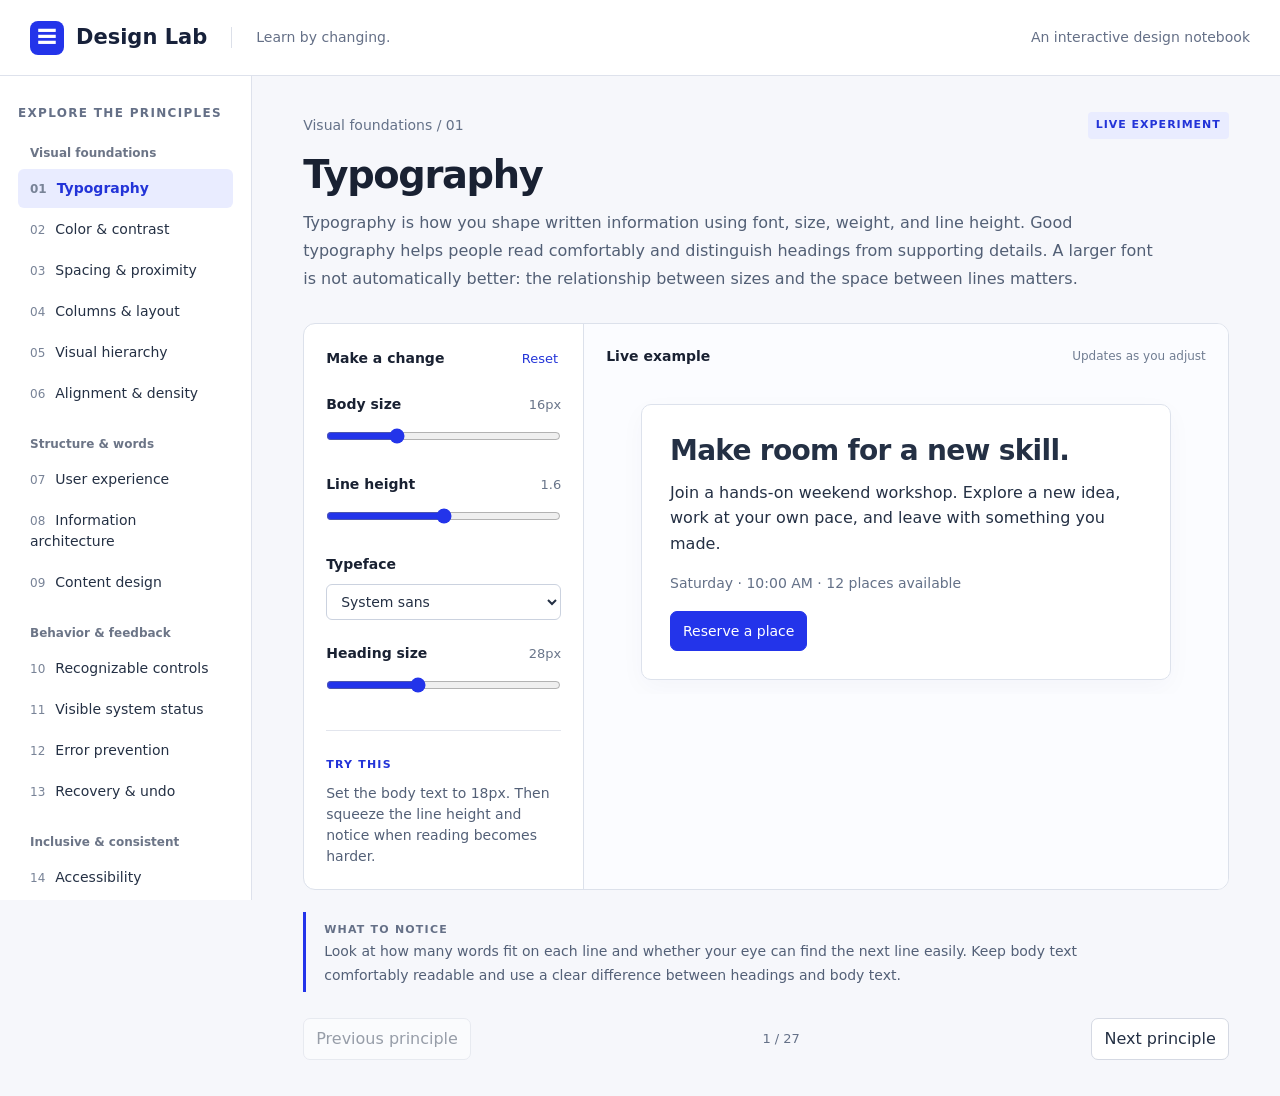
==== index.html @ 35371db1 "from chatgpt" ====
<!doctype html>
<html lang="en"><head><meta charset="UTF-8"><meta name="viewport" content="width=device-width,initial-scale=1"><title>Design Lab — Learn by changing</title><meta name="description" content="Explore interface design principles with explanations, experiments, and live controls."><link rel="icon" href="data:image/svg+xml,%3Csvg xmlns='http://www.w3.org/2000/svg' viewBox='0 0 32 32'%3E%3Crect width='32' height='32' rx='8' fill='%232334ea'/%3E%3Cpath d='M8 9h16M8 16h16M8 23h16' stroke='white' stroke-width='2'/%3E%3Ccircle cx='12' cy='9' r='3' fill='white'/%3E%3Ccircle cx='21' cy='16' r='3' fill='white'/%3E%3Ccircle cx='15' cy='23' r='3' fill='white'/%3E%3C/svg%3E"><link rel="stylesheet" href="style.css"></head>
<body><a class="skip" href="#main">Skip to experiment</a><header class="top"><a class="brand" href="./"><span class="mark">≡</span> Design Lab</a><span class="tag">Learn by changing.</span><span class="topnote">An interactive design notebook</span></header><div class="workspace"><aside class="sidebar"><p class="eyebrow">EXPLORE THE PRINCIPLES</p><nav id="topics" aria-label="Design principles"></nav><div class="sidefoot">One principle. One experiment.<br>Change something. Notice what happens.</div></aside><main id="main"><div class="chapter"><span id="chapter"></span><span class="badge">LIVE EXPERIMENT</span></div><h1 id="title"></h1><p id="description" class="description"></p><div class="experiment"><section class="controls" aria-labelledby="controls-title"><div class="sectionhead"><h2 id="controls-title">Make a change</h2><button id="reset" class="quiet">Reset</button></div><div id="controls"></div><div class="prompt"><span class="eyebrow">TRY THIS</span><p id="challenge"></p></div></section><section class="previewwrap" aria-labelledby="preview-title"><div class="sectionhead"><h2 id="preview-title">Live example</h2><span id="preview-note">Updates as you adjust</span></div><div id="preview" class="preview"></div></section></div><section class="notice"><span class="eyebrow">WHAT TO NOTICE</span><p id="notice"></p></section><footer class="lessonfooter"><button id="previous">Previous principle</button><span id="position"></span><button id="next">Next principle</button></footer></main></div><script src="style-lab.js"></script><script src="app.js"></script></body></html>
---- style.css ----
*{box-sizing:border-box}body{margin:0;font-family:Inter,ui-sans-serif,system-ui,-apple-system,BlinkMacSystemFont,"Segoe UI",sans-serif;color:#192132;background:#f6f7fb;font-size:16px;line-height:1.5}button,input,select{font:inherit}button,select,input[type=range],input[type=color],input[type=checkbox]{cursor:pointer}button{border:1px solid #d5d9e3;background:white;border-radius:7px;padding:8px 12px;color:#243044}button:hover{background:#eef0fc}button:disabled{opacity:.45;cursor:default}a{color:#2334d8}button:focus-visible,a:focus-visible,input:focus-visible,select:focus-visible{outline:3px solid #2334ea;outline-offset:3px}.skip{position:fixed;top:-70px;background:white;padding:10px;z-index:10}.skip:focus{top:8px}.top{height:76px;background:white;border-bottom:1px solid #dee2ec;display:flex;align-items:center;gap:24px;padding:0 30px}.brand{display:flex;gap:12px;align-items:center;font-size:21px;font-weight:750;text-decoration:none;color:#17213a;white-space:nowrap}.mark{background:#2334ea;color:white;border-radius:8px;width:34px;height:34px;text-align:center;font-size:28px;line-height:30px}.tag{font-size:14px;color:#657087;border-left:1px solid #dce0e9;padding-left:24px}.topnote{margin-left:auto;font-size:14px;color:#657087}.workspace{display:grid;grid-template-columns:252px minmax(0,1fr);min-height:calc(100vh - 76px)}.sidebar{background:#fff;border-right:1px solid #dee2ec;padding:28px 18px}.eyebrow{font-size:12px;letter-spacing:.11em;font-weight:750;color:#657087;margin:0 0 15px}nav .group{font-size:12px;font-weight:700;color:#6c7587;margin:22px 12px 7px}nav button{display:block;border:0;background:transparent;width:100%;text-align:left;padding:9px 12px;font-size:14px;border-radius:6px;margin:2px 0}nav button[aria-current=true]{background:#e9ecff;color:#2334d8;font-weight:700}nav button span{display:inline-block;color:#788397;margin-right:10px;font-size:12px;font-variant-numeric:tabular-nums}.sidefoot{margin:30px 12px;color:#707b90;font-size:12px;line-height:1.8}main{padding:36px clamp(20px,4vw,64px);max-width:1440px;min-width:0}.chapter{display:flex;justify-content:space-between;align-items:center;color:#647188;font-size:14px;margin-bottom:14px}.badge{font-size:11px;font-weight:750;letter-spacing:.09em;color:#2334d8;background:#e9ecff;padding:5px 8px;border-radius:4px}h1{font-size:clamp(28px,3vw,40px);letter-spacing:-.035em;margin:0 0 12px;line-height:1.15}.description{max-width:850px;color:#525f75;margin:0 0 30px;line-height:1.75}.experiment{display:grid;grid-template-columns:280px minmax(0,1fr);border:1px solid #dce1eb;border-radius:12px;background:white;overflow:hidden;min-height:400px}.controls{border-right:1px solid #dce1eb;padding:22px}.sectionhead{display:flex;align-items:center;justify-content:space-between;gap:10px;margin-bottom:23px}h2{font-size:14px;margin:0;font-weight:750}.quiet{border:0;color:#2334d8;padding:3px;font-size:13px;background:transparent}.control{margin-bottom:23px}.control label{display:flex;align-items:center;justify-content:space-between;font-size:14px;margin-bottom:9px;font-weight:600;gap:8px}.control output{font-weight:450;color:#69758a;font-size:13px}input[type=range]{width:100%;accent-color:#2334ea;margin:4px 0}select,input[type=text]{width:100%;padding:8px 10px;border:1px solid #cbd2df;border-radius:6px;background:white;color:#243044;font-size:14px}input[type=color]{width:100%;height:40px;border:1px solid #cbd2df;border-radius:6px;background:white;padding:4px}input[type=checkbox]{accent-color:#2334ea;width:19px;height:19px}.prompt{margin-top:30px;border-top:1px solid #e2e5ed;padding-top:20px}.prompt .eyebrow{color:#2334d8;font-size:11px}.prompt p{font-size:14px;color:#536077;margin:8px 0 0}.previewwrap{padding:22px;min-width:0;background:#fbfcff}.sectionhead>span{font-size:12px;color:#707d92}.preview{min-height:290px;display:flex;align-items:center;justify-content:center;overflow:auto;padding:14px;background-image:radial-gradient(#dfe3ed .7px,transparent .7px);background-size:12px 12px;border-radius:8px}.demo{background:white;border:1px solid #dde2ec;border-radius:10px;width:100%;max-width:530px;padding:28px;box-shadow:0 8px 26px #1b285408;color:#243044}.demo h3{font-size:24px;line-height:1.25;letter-spacing:-.025em;margin:0 0 12px}.demo p{margin:0 0 16px;color:inherit}.demo .small{font-size:14px;color:#647188}.demo button{min-height:40px;font-size:14px}.demo .primary{background:#2334ea;color:white;border-color:#2334ea}.demo .primary:hover{background:#1c2bc5}.samplegrid{display:grid;gap:12px}.tile{border:1px solid #dce1eb;border-radius:7px;padding:16px;background:white}.tile h4{margin:0 0 6px;font-size:16px}.tile p{font-size:14px;margin:0}.pill{font-size:12px;background:#eef0fb;color:#3f4d81;border-radius:5px;padding:4px 8px;display:inline-block}.row{display:flex;gap:12px;flex-wrap:wrap;align-items:center}.demo label{font-size:14px;display:block;margin:14px 0 5px}.demo input{font-size:16px;width:100%;border:1px solid #c3cada;border-radius:5px;padding:9px;min-width:0}.message{font-size:14px;margin-top:18px!important;padding:10px;background:#edf5ef;border:1px solid #bad4c1;border-radius:6px;color:#285735!important}.error{background:#fff0f0;border-color:#e8b4b4;color:#8c2424!important}.notice{margin-top:22px;border-left:3px solid #2334ea;padding:4px 0 4px 18px;max-width:850px}.notice .eyebrow{font-size:11px;margin:0 0 6px}.notice p{margin:0;color:#536077;font-size:14px;line-height:1.7}.lessonfooter{display:flex;align-items:center;justify-content:space-between;gap:12px;margin-top:26px}.lessonfooter span{font-size:13px;color:#657188}.legend{font-size:13px;padding:12px;background:#f0f2fb;border-radius:6px;margin-top:16px}.progress{height:8px;background:#e0e5f4;border-radius:8px;overflow:hidden;margin:15px 0}.progress>div{height:100%;background:#2334ea;transition:width .5s}.demo a{font-size:14px}.contrast-result{padding:12px;border:1px solid #dce1eb;border-radius:7px;margin-top:16px;font-size:14px;background:white;color:#243044}.focus-demo.no-focus :focus-visible{outline:none}.sr-only{position:absolute;width:1px;height:1px;padding:0;margin:-1px;overflow:hidden;clip:rect(0,0,0,0);white-space:nowrap;border:0}@media(min-width:1500px){main{margin:auto;width:100%}}@media(max-width:1100px){.workspace{grid-template-columns:210px minmax(0,1fr)}.experiment{grid-template-columns:230px minmax(0,1fr)}main{padding:28px 24px}.controls,.previewwrap{padding:18px}.tag{display:none}}@media(max-width:800px){.top{padding:0 18px;height:64px}.topnote{display:none}.workspace{display:block}.sidebar{padding:16px;border-right:0;border-bottom:1px solid #dce1eb}.sidebar>.eyebrow,.sidefoot,nav .group{display:none}nav{display:flex;overflow:auto;gap:5px}nav button{width:auto;white-space:nowrap;margin:0}main{padding:24px 16px}.experiment{grid-template-columns:1fr}.controls{border-right:0;border-bottom:1px solid #dce1eb}.control{margin-bottom:16px}.prompt{margin-top:15px;padding-top:15px}.previewwrap{padding:16px}.demo{padding:20px}.preview{padding:8px}.badge{font-size:10px}.description{font-size:15px}.lessonfooter button{font-size:13px;padding:8px}.lessonfooter span{white-space:nowrap}}
.palette-strips{display:grid;grid-template-columns:repeat(3,1fr);height:70px}.style-copy{padding:28px}.style-kicker{font-size:12px;font-weight:750;letter-spacing:.12em;margin-bottom:12px!important}.crop-frame{width:100%;overflow:hidden}.crop-frame img{width:100%;height:100%;object-fit:cover;display:block}.overlap-example{padding-bottom:22px}.overlap-example>img{width:100%;height:240px;object-fit:cover;display:block}.overlap-card{width:82%;margin-left:auto;margin-right:auto;padding:24px;background:white;border:1px solid #dce1eb;border-radius:8px}.divider-section{position:relative;color:white}.divider-section svg{display:block;width:100%;margin-top:10px}.media-hero{position:relative;isolation:isolate;min-height:320px;overflow:hidden;display:flex;align-items:center}.hero-background,.hero-shade,.video-hero video{position:absolute;inset:0;width:100%;height:100%;z-index:-2;background-position:75% 50%;object-fit:cover}.hero-background{inset:-15px;width:calc(100% + 30px);height:calc(100% + 30px)}.hero-shade{z-index:-1}.hero-copy{color:white;padding:34px;position:relative}.hero-copy h3{font-size:34px}.hero-copy p{color:white}.video-controls{display:flex;align-items:center;gap:12px;flex-wrap:wrap;font-size:13px}.parallax-window{height:340px;overflow-y:auto;overscroll-behavior:contain}.parallax-scene{position:relative;height:440px;isolation:isolate;overflow:hidden;color:white}.parallax-scene>img{position:absolute;inset:-90px 0 0;width:100%;height:620px;object-fit:cover;z-index:-2;will-change:transform}.parallax-shade{position:absolute;inset:0;background:#0006;z-index:-1}.parallax-copy{padding:90px 28px}.parallax-copy h3{font-size:32px}.animation-card{padding:24px;border:1px solid #dce1eb;border-radius:10px;margin-top:24px;box-shadow:0 10px 28px #24304412}.animation-card h3{margin-top:18px}.art-direction>img{width:100%;height:210px;object-fit:cover;display:block}.art-direction{padding:18px}.art-editorial{font-family:Georgia,serif}.art-editorial h3{font-size:32px}.art-editorial .style-copy{padding:22px 8px}.art-editorial button{border:0;border-radius:0;border-bottom:2px solid #243044;padding-left:0}.art-playful{background:#ffe74a;color:#202052}.art-playful>img{transform:rotate(-3deg);width:94%;margin:8px auto 16px;border:4px solid white;box-shadow:8px 8px 0 #25255a}.art-playful h3{font-weight:900;font-size:30px}.art-playful button{background:#ec3a87;color:white;border:2px solid #202052;border-radius:20px;box-shadow:3px 3px 0 #202052}.art-minimal{padding:28px}.art-minimal h3{font-weight:450;font-size:25px;letter-spacing:.01em}.art-minimal .style-copy{padding:26px 0 0}.art-minimal button{background:white;color:#243044;border:1px solid #243044;border-radius:0}.art-dramatic{background:#0d1628;color:white}.art-dramatic>img{filter:saturate(.6) contrast(1.15)}.art-dramatic h3{font-size:36px;font-weight:850}.art-dramatic button{background:#ff734d;border:0;color:#141b27;border-radius:0}.art-dramatic .style-kicker{color:#ffad90}@media(max-width:800px){.style-copy{padding:22px}.hero-copy{padding:24px}.hero-copy h3{font-size:29px}.overlap-card{padding:18px;width:88%}}@media(prefers-reduced-motion:reduce){.progress>div{transition:none}.parallax-scene>img{will-change:auto}}
@media(min-width:801px){.sidebar{position:sticky;top:0;height:calc(100vh - 76px);overflow-y:auto;align-self:start;scrollbar-width:thin}}
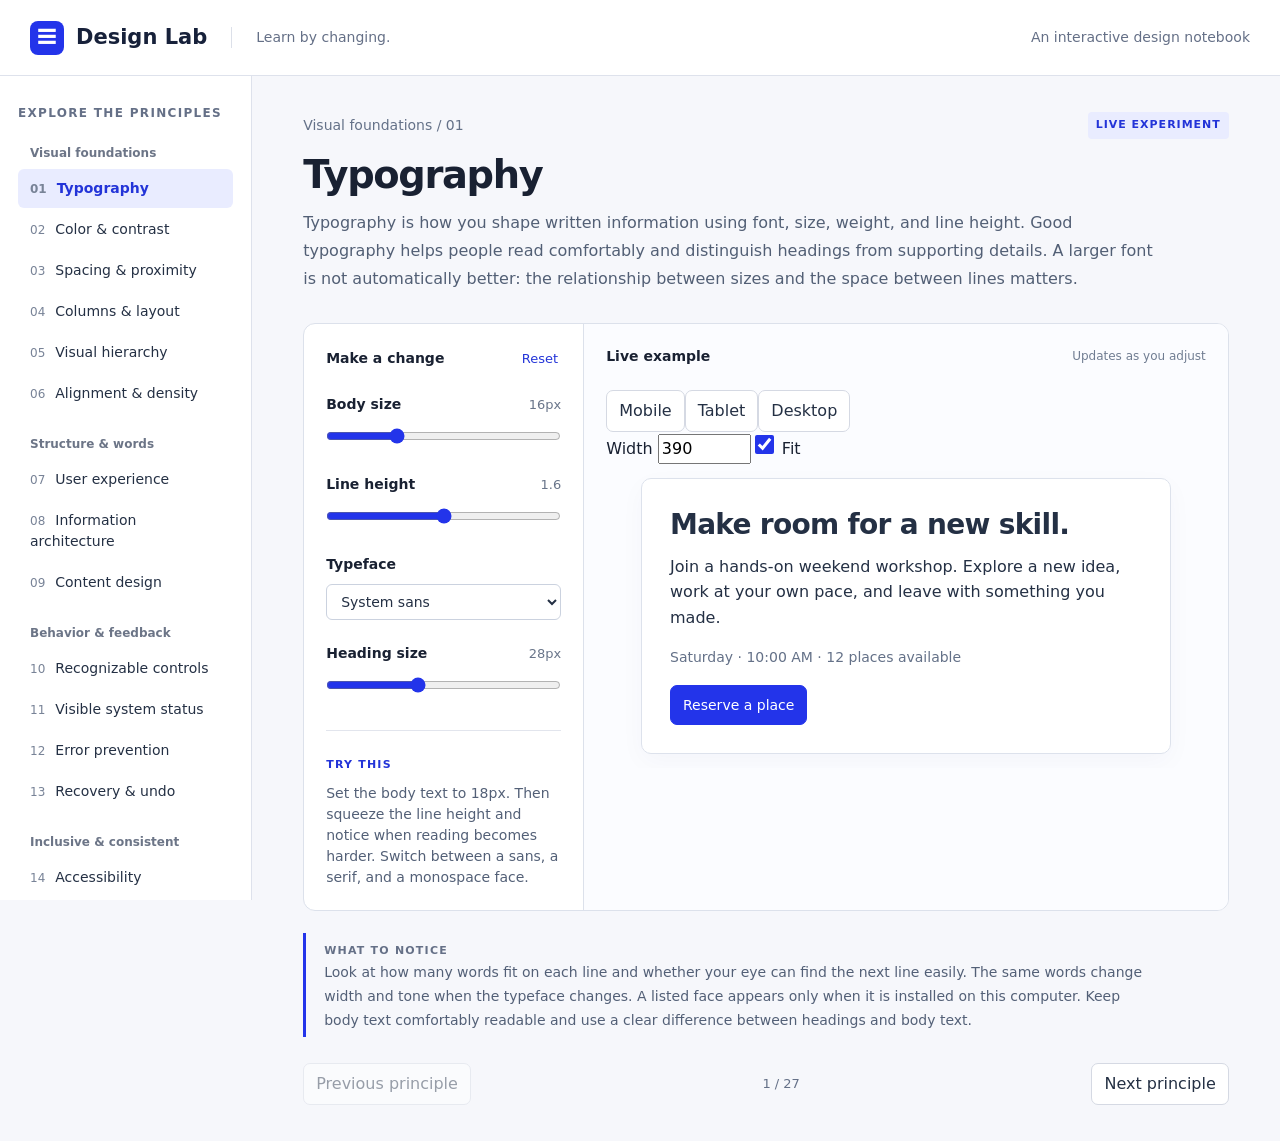
==== commit f4482ae1: "Add viewport previews and reusable theme component exports" ====
--- a/index.html
+++ b/index.html
@@ -1,3 +1,4 @@
 <!doctype html>
 <html lang="en"><head><meta charset="UTF-8"><meta name="viewport" content="width=device-width,initial-scale=1"><title>Design Lab — Learn by changing</title><meta name="description" content="Explore interface design principles with explanations, experiments, and live controls."><link rel="icon" href="data:image/svg+xml,%3Csvg xmlns='http://www.w3.org/2000/svg' viewBox='0 0 32 32'%3E%3Crect width='32' height='32' rx='8' fill='%232334ea'/%3E%3Cpath d='M8 9h16M8 16h16M8 23h16' stroke='white' stroke-width='2'/%3E%3Ccircle cx='12' cy='9' r='3' fill='white'/%3E%3Ccircle cx='21' cy='16' r='3' fill='white'/%3E%3Ccircle cx='15' cy='23' r='3' fill='white'/%3E%3C/svg%3E"><link rel="stylesheet" href="style.css"></head>
-<body><a class="skip" href="#main">Skip to experiment</a><header class="top"><a class="brand" href="./"><span class="mark">≡</span> Design Lab</a><span class="tag">Learn by changing.</span><span class="topnote">An interactive design notebook</span></header><div class="workspace"><aside class="sidebar"><p class="eyebrow">EXPLORE THE PRINCIPLES</p><nav id="topics" aria-label="Design principles"></nav><div class="sidefoot">One principle. One experiment.<br>Change something. Notice what happens.</div></aside><main id="main"><div class="chapter"><span id="chapter"></span><span class="badge">LIVE EXPERIMENT</span></div><h1 id="title"></h1><p id="description" class="description"></p><div class="experiment"><section class="controls" aria-labelledby="controls-title"><div class="sectionhead"><h2 id="controls-title">Make a change</h2><button id="reset" class="quiet">Reset</button></div><div id="controls"></div><div class="prompt"><span class="eyebrow">TRY THIS</span><p id="challenge"></p></div></section><section class="previewwrap" aria-labelledby="preview-title"><div class="sectionhead"><h2 id="preview-title">Live example</h2><span id="preview-note">Updates as you adjust</span></div><div id="preview" class="preview"></div></section></div><section class="notice"><span class="eyebrow">WHAT TO NOTICE</span><p id="notice"></p></section><footer class="lessonfooter"><button id="previous">Previous principle</button><span id="position"></span><button id="next">Next principle</button></footer></main></div><script src="style-lab.js"></script><script src="app.js"></script></body></html>
+<body><a class="skip" href="#main">Skip to experiment</a><header class="top"><a class="brand" href="./"><span class="mark">≡</span> Design Lab</a><span class="tag">Learn by changing.</span><span class="topnote">An interactive design notebook</span></header><div class="workspace"><aside class="sidebar"><p class="eyebrow">EXPLORE THE PRINCIPLES</p><nav id="topics" aria-label="Design principles"></nav><div class="sidefoot">One principle. One experiment.<br>Change something. Notice what happens.</div></aside><main id="main"><div class="chapter"><span id="chapter"></span><span class="badge">LIVE EXPERIMENT</span></div><h1 id="title"></h1><p id="description" class="description"></p><div class="experiment"><section class="controls" aria-labelledby="controls-title"><div class="sectionhead"><h2 id="controls-title">Make a change</h2><button id="reset" class="quiet">Reset</button></div><div id="controls"></div><div class="prompt"><span class="eyebrow">TRY THIS</span><p id="challenge"></p></div></section><section class="previewwrap" aria-labelledby="preview-title"><div class="sectionhead"><h2 id="preview-title">Live example</h2><span id="preview-note">Updates as you adjust</span></div><div id="viewport-controls" class="viewport-controls" aria-label="Preview viewport"><div class="viewport-buttons"><button data-viewport="mobile" data-width="390" aria-pressed="true">Mobile</button><button data-viewport="tablet" data-width="768" aria-pressed="false">Tablet</button><button data-viewport="desktop" data-width="1440" aria-pressed="false">Desktop</button></div><label>Width <input id="custom-width" type="number" min="280" max="1920" value="390" aria-label="Custom preview width in pixels"></label><label><input id="fit-preview" type="checkbox" checked> Fit</label><span id="viewport-status" role="status"></span></div><div id="workshop-tools" hidden></div><div id="preview" class="preview"></div></section></div><section class="notice"><span class="eyebrow">WHAT TO NOTICE</span><p id="notice"></p></section><footer class="lessonfooter"><button id="previous">Previous principle</button><span id="position"></span><button id="next">Next principle</button></footer></main></div><script src="workshop.js"></script><script src="preview.js"></script><script src="style-lab.js"></script><script src="app.js"></script></body></html>
+
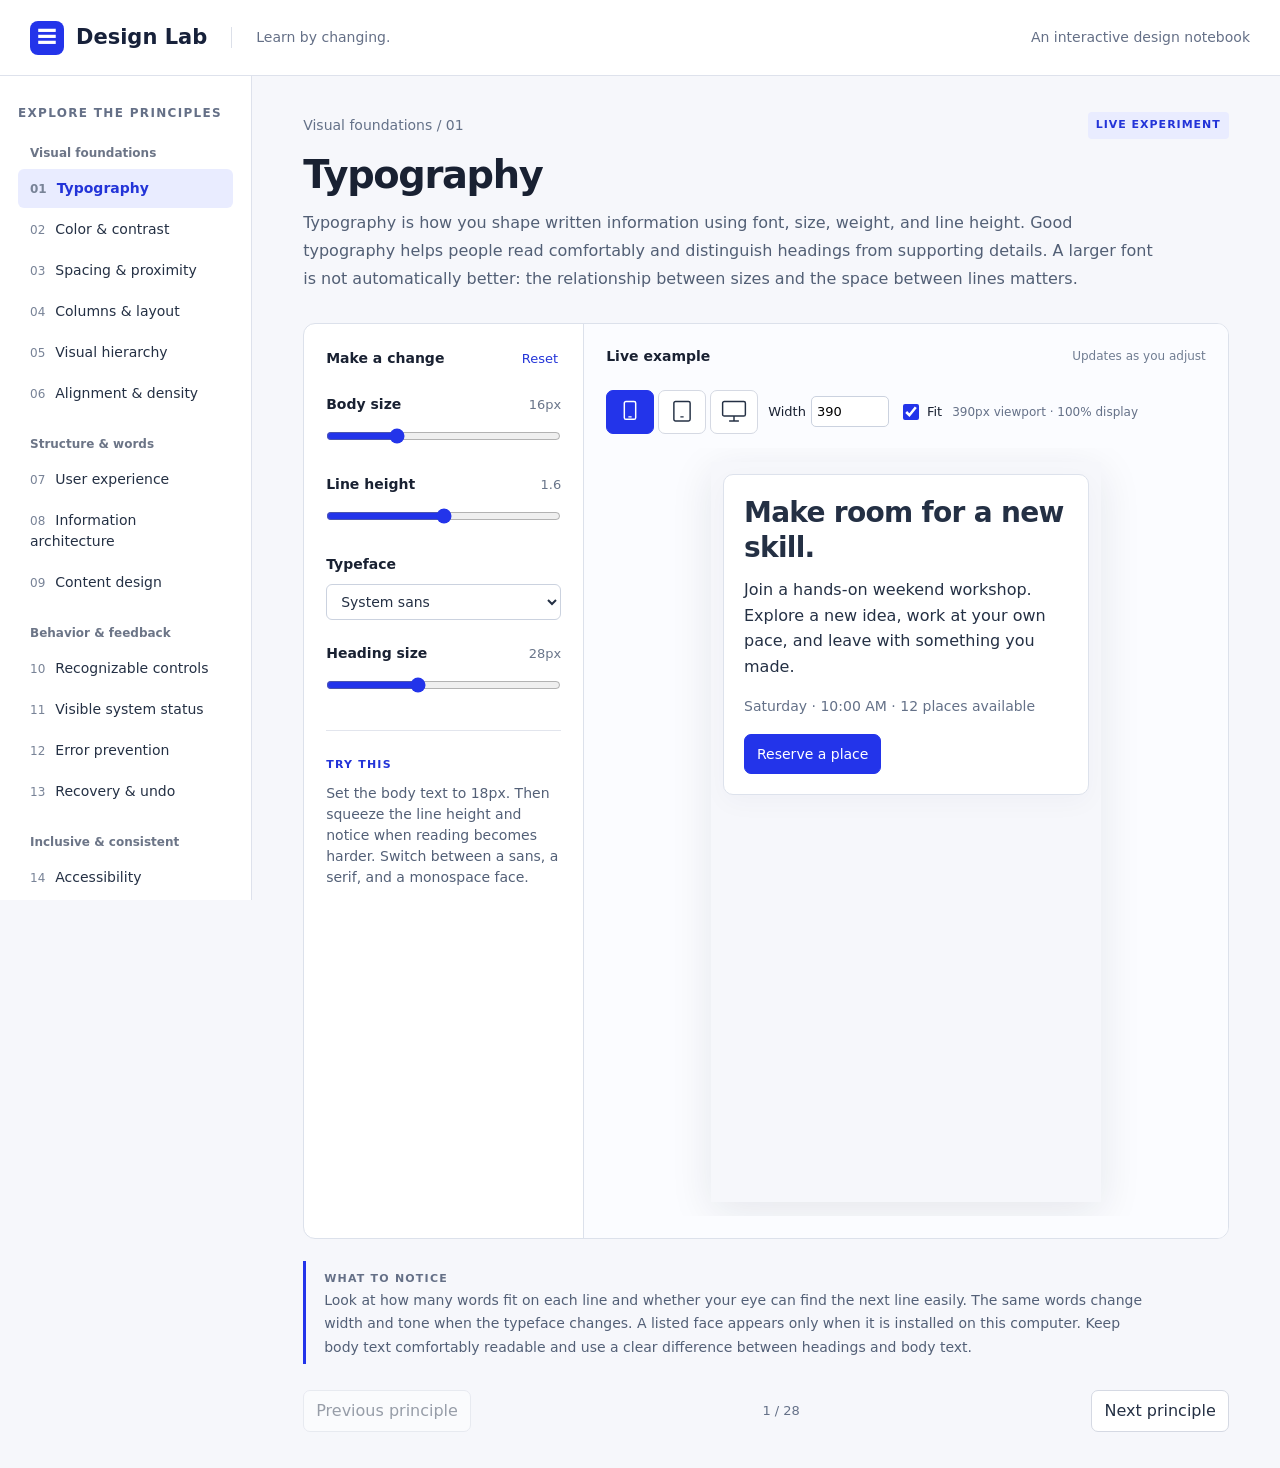
==== commit 7123399e: "Make Theme Workshop full screen with centered device previews and element styling" ====
--- a/index.html
+++ b/index.html
@@ -1,4 +1,4 @@
 <!doctype html>
 <html lang="en"><head><meta charset="UTF-8"><meta name="viewport" content="width=device-width,initial-scale=1"><title>Design Lab — Learn by changing</title><meta name="description" content="Explore interface design principles with explanations, experiments, and live controls."><link rel="icon" href="data:image/svg+xml,%3Csvg xmlns='http://www.w3.org/2000/svg' viewBox='0 0 32 32'%3E%3Crect width='32' height='32' rx='8' fill='%232334ea'/%3E%3Cpath d='M8 9h16M8 16h16M8 23h16' stroke='white' stroke-width='2'/%3E%3Ccircle cx='12' cy='9' r='3' fill='white'/%3E%3Ccircle cx='21' cy='16' r='3' fill='white'/%3E%3Ccircle cx='15' cy='23' r='3' fill='white'/%3E%3C/svg%3E"><link rel="stylesheet" href="style.css"></head>
-<body><a class="skip" href="#main">Skip to experiment</a><header class="top"><a class="brand" href="./"><span class="mark">≡</span> Design Lab</a><span class="tag">Learn by changing.</span><span class="topnote">An interactive design notebook</span></header><div class="workspace"><aside class="sidebar"><p class="eyebrow">EXPLORE THE PRINCIPLES</p><nav id="topics" aria-label="Design principles"></nav><div class="sidefoot">One principle. One experiment.<br>Change something. Notice what happens.</div></aside><main id="main"><div class="chapter"><span id="chapter"></span><span class="badge">LIVE EXPERIMENT</span></div><h1 id="title"></h1><p id="description" class="description"></p><div class="experiment"><section class="controls" aria-labelledby="controls-title"><div class="sectionhead"><h2 id="controls-title">Make a change</h2><button id="reset" class="quiet">Reset</button></div><div id="controls"></div><div class="prompt"><span class="eyebrow">TRY THIS</span><p id="challenge"></p></div></section><section class="previewwrap" aria-labelledby="preview-title"><div class="sectionhead"><h2 id="preview-title">Live example</h2><span id="preview-note">Updates as you adjust</span></div><div id="viewport-controls" class="viewport-controls" aria-label="Preview viewport"><div class="viewport-buttons"><button data-viewport="mobile" data-width="390" aria-pressed="true">Mobile</button><button data-viewport="tablet" data-width="768" aria-pressed="false">Tablet</button><button data-viewport="desktop" data-width="1440" aria-pressed="false">Desktop</button></div><label>Width <input id="custom-width" type="number" min="280" max="1920" value="390" aria-label="Custom preview width in pixels"></label><label><input id="fit-preview" type="checkbox" checked> Fit</label><span id="viewport-status" role="status"></span></div><div id="workshop-tools" hidden></div><div id="preview" class="preview"></div></section></div><section class="notice"><span class="eyebrow">WHAT TO NOTICE</span><p id="notice"></p></section><footer class="lessonfooter"><button id="previous">Previous principle</button><span id="position"></span><button id="next">Next principle</button></footer></main></div><script src="workshop.js"></script><script src="preview.js"></script><script src="style-lab.js"></script><script src="app.js"></script></body></html>
+<body><a class="skip" href="#main">Skip to experiment</a><header class="top"><a class="brand" href="./"><span class="mark">≡</span> Design Lab</a><span class="tag">Learn by changing.</span><span class="topnote">An interactive design notebook</span></header><header id="editor-header" hidden><button id="exit-workshop">← Design Lab</button><strong>Theme Workshop</strong><span>Click an element to style it</span><button id="toggle-inspector" aria-expanded="true">Inspector</button></header><div class="workspace"><aside class="sidebar"><p class="eyebrow">EXPLORE THE PRINCIPLES</p><nav id="topics" aria-label="Design principles"></nav><div class="sidefoot">One principle. One experiment.<br>Change something. Notice what happens.</div></aside><main id="main"><div class="chapter"><span id="chapter"></span><span class="badge">LIVE EXPERIMENT</span></div><h1 id="title"></h1><p id="description" class="description"></p><div class="experiment"><section class="controls" aria-labelledby="controls-title"><div class="sectionhead"><h2 id="controls-title">Make a change</h2><button id="reset" class="quiet">Reset</button></div><div id="inspector-tabs" role="group" aria-label="Inspector panel"><button data-panel="theme" aria-pressed="true">Theme</button><button data-panel="element" aria-pressed="false">Element</button><button data-panel="export" aria-pressed="false">Export</button></div><h3 class="editor-label" hidden>Shared theme</h3><div id="controls"></div><section id="element-inspector" hidden aria-label="Selected element styles"></section><div class="prompt"><span class="eyebrow">TRY THIS</span><p id="challenge"></p></div></section><section class="previewwrap" aria-labelledby="preview-title"><div class="sectionhead"><h2 id="preview-title">Live example</h2><span id="preview-note">Updates as you adjust</span></div><div id="viewport-controls" class="viewport-controls" aria-label="Preview viewport"><div class="viewport-buttons"><button data-viewport="mobile" data-width="390" aria-pressed="true" title="Mobile" aria-label="Mobile"><svg width="26" height="26" viewBox="0 0 32 32" fill="none" stroke="currentColor" stroke-width="1.8" aria-hidden="true"><rect x="9" y="3" width="14" height="22" rx="2"/><path d="M14 22h4"/></svg><span class="sr-only">Mobile</span></button><button data-viewport="tablet" data-width="768" aria-pressed="false" title="Tablet" aria-label="Tablet"><svg width="26" height="26" viewBox="0 0 32 32" fill="none" stroke="currentColor" stroke-width="1.8" aria-hidden="true"><rect x="6" y="3" width="20" height="24" rx="2"/><path d="M14 22h4"/></svg><span class="sr-only">Tablet</span></button><button data-viewport="desktop" data-width="1440" aria-pressed="false" title="Desktop" aria-label="Desktop"><svg width="26" height="26" viewBox="0 0 32 32" fill="none" stroke="currentColor" stroke-width="1.8" aria-hidden="true"><rect x="2" y="3" width="28" height="18" rx="2"/><path d="M16 21v6m-6 0h12"/></svg><span class="sr-only">Desktop</span></button></div><label>Width <input id="custom-width" type="number" min="280" max="1920" value="390" aria-label="Custom preview width in pixels"></label><label><input id="fit-preview" type="checkbox" checked> Fit</label><span id="viewport-status" role="status"></span></div><div id="workshop-tools" hidden></div><div id="preview" class="preview"></div></section></div><section class="notice"><span class="eyebrow">WHAT TO NOTICE</span><p id="notice"></p></section><footer class="lessonfooter"><button id="previous">Previous principle</button><span id="position"></span><button id="next">Next principle</button></footer></main></div><script src="workshop.js"></script><script src="preview.js"></script><script src="style-lab.js"></script><script src="app.js"></script></body></html>
 
--- a/style.css
+++ b/style.css
@@ -1,3 +1,9 @@
 *{box-sizing:border-box}body{margin:0;font-family:Inter,ui-sans-serif,system-ui,-apple-system,BlinkMacSystemFont,"Segoe UI",sans-serif;color:#192132;background:#f6f7fb;font-size:16px;line-height:1.5}button,input,select{font:inherit}button,select,input[type=range],input[type=color],input[type=checkbox]{cursor:pointer}button{border:1px solid #d5d9e3;background:white;border-radius:7px;padding:8px 12px;color:#243044}button:hover{background:#eef0fc}button:disabled{opacity:.45;cursor:default}a{color:#2334d8}button:focus-visible,a:focus-visible,input:focus-visible,select:focus-visible{outline:3px solid #2334ea;outline-offset:3px}.skip{position:fixed;top:-70px;background:white;padding:10px;z-index:10}.skip:focus{top:8px}.top{height:76px;background:white;border-bottom:1px solid #dee2ec;display:flex;align-items:center;gap:24px;padding:0 30px}.brand{display:flex;gap:12px;align-items:center;font-size:21px;font-weight:750;text-decoration:none;color:#17213a;white-space:nowrap}.mark{background:#2334ea;color:white;border-radius:8px;width:34px;height:34px;text-align:center;font-size:28px;line-height:30px}.tag{font-size:14px;color:#657087;border-left:1px solid #dce0e9;padding-left:24px}.topnote{margin-left:auto;font-size:14px;color:#657087}.workspace{display:grid;grid-template-columns:252px minmax(0,1fr);min-height:calc(100vh - 76px)}.sidebar{background:#fff;border-right:1px solid #dee2ec;padding:28px 18px}.eyebrow{font-size:12px;letter-spacing:.11em;font-weight:750;color:#657087;margin:0 0 15px}nav .group{font-size:12px;font-weight:700;color:#6c7587;margin:22px 12px 7px}nav button{display:block;border:0;background:transparent;width:100%;text-align:left;padding:9px 12px;font-size:14px;border-radius:6px;margin:2px 0}nav button[aria-current=true]{background:#e9ecff;color:#2334d8;font-weight:700}nav button span{display:inline-block;color:#788397;margin-right:10px;font-size:12px;font-variant-numeric:tabular-nums}.sidefoot{margin:30px 12px;color:#707b90;font-size:12px;line-height:1.8}main{padding:36px clamp(20px,4vw,64px);max-width:1440px;min-width:0}.chapter{display:flex;justify-content:space-between;align-items:center;color:#647188;font-size:14px;margin-bottom:14px}.badge{font-size:11px;font-weight:750;letter-spacing:.09em;color:#2334d8;background:#e9ecff;padding:5px 8px;border-radius:4px}h1{font-size:clamp(28px,3vw,40px);letter-spacing:-.035em;margin:0 0 12px;line-height:1.15}.description{max-width:850px;color:#525f75;margin:0 0 30px;line-height:1.75}.experiment{display:grid;grid-template-columns:280px minmax(0,1fr);border:1px solid #dce1eb;border-radius:12px;background:white;overflow:hidden;min-height:400px}.controls{border-right:1px solid #dce1eb;padding:22px}.sectionhead{display:flex;align-items:center;justify-content:space-between;gap:10px;margin-bottom:23px}h2{font-size:14px;margin:0;font-weight:750}.quiet{border:0;color:#2334d8;padding:3px;font-size:13px;background:transparent}.control{margin-bottom:23px}.control label{display:flex;align-items:center;justify-content:space-between;font-size:14px;margin-bottom:9px;font-weight:600;gap:8px}.control output{font-weight:450;color:#69758a;font-size:13px}input[type=range]{width:100%;accent-color:#2334ea;margin:4px 0}select,input[type=text]{width:100%;padding:8px 10px;border:1px solid #cbd2df;border-radius:6px;background:white;color:#243044;font-size:14px}input[type=color]{width:100%;height:40px;border:1px solid #cbd2df;border-radius:6px;background:white;padding:4px}input[type=checkbox]{accent-color:#2334ea;width:19px;height:19px}.prompt{margin-top:30px;border-top:1px solid #e2e5ed;padding-top:20px}.prompt .eyebrow{color:#2334d8;font-size:11px}.prompt p{font-size:14px;color:#536077;margin:8px 0 0}.previewwrap{padding:22px;min-width:0;background:#fbfcff}.sectionhead>span{font-size:12px;color:#707d92}.preview{min-height:290px;display:flex;align-items:center;justify-content:center;overflow:auto;padding:14px;background-image:radial-gradient(#dfe3ed .7px,transparent .7px);background-size:12px 12px;border-radius:8px}.demo{background:white;border:1px solid #dde2ec;border-radius:10px;width:100%;max-width:530px;padding:28px;box-shadow:0 8px 26px #1b285408;color:#243044}.demo h3{font-size:24px;line-height:1.25;letter-spacing:-.025em;margin:0 0 12px}.demo p{margin:0 0 16px;color:inherit}.demo .small{font-size:14px;color:#647188}.demo button{min-height:40px;font-size:14px}.demo .primary{background:#2334ea;color:white;border-color:#2334ea}.demo .primary:hover{background:#1c2bc5}.samplegrid{display:grid;gap:12px}.tile{border:1px solid #dce1eb;border-radius:7px;padding:16px;background:white}.tile h4{margin:0 0 6px;font-size:16px}.tile p{font-size:14px;margin:0}.pill{font-size:12px;background:#eef0fb;color:#3f4d81;border-radius:5px;padding:4px 8px;display:inline-block}.row{display:flex;gap:12px;flex-wrap:wrap;align-items:center}.demo label{font-size:14px;display:block;margin:14px 0 5px}.demo input{font-size:16px;width:100%;border:1px solid #c3cada;border-radius:5px;padding:9px;min-width:0}.message{font-size:14px;margin-top:18px!important;padding:10px;background:#edf5ef;border:1px solid #bad4c1;border-radius:6px;color:#285735!important}.error{background:#fff0f0;border-color:#e8b4b4;color:#8c2424!important}.notice{margin-top:22px;border-left:3px solid #2334ea;padding:4px 0 4px 18px;max-width:850px}.notice .eyebrow{font-size:11px;margin:0 0 6px}.notice p{margin:0;color:#536077;font-size:14px;line-height:1.7}.lessonfooter{display:flex;align-items:center;justify-content:space-between;gap:12px;margin-top:26px}.lessonfooter span{font-size:13px;color:#657188}.legend{font-size:13px;padding:12px;background:#f0f2fb;border-radius:6px;margin-top:16px}.progress{height:8px;background:#e0e5f4;border-radius:8px;overflow:hidden;margin:15px 0}.progress>div{height:100%;background:#2334ea;transition:width .5s}.demo a{font-size:14px}.contrast-result{padding:12px;border:1px solid #dce1eb;border-radius:7px;margin-top:16px;font-size:14px;background:white;color:#243044}.focus-demo.no-focus :focus-visible{outline:none}.sr-only{position:absolute;width:1px;height:1px;padding:0;margin:-1px;overflow:hidden;clip:rect(0,0,0,0);white-space:nowrap;border:0}@media(min-width:1500px){main{margin:auto;width:100%}}@media(max-width:1100px){.workspace{grid-template-columns:210px minmax(0,1fr)}.experiment{grid-template-columns:230px minmax(0,1fr)}main{padding:28px 24px}.controls,.previewwrap{padding:18px}.tag{display:none}}@media(max-width:800px){.top{padding:0 18px;height:64px}.topnote{display:none}.workspace{display:block}.sidebar{padding:16px;border-right:0;border-bottom:1px solid #dce1eb}.sidebar>.eyebrow,.sidefoot,nav .group{display:none}nav{display:flex;overflow:auto;gap:5px}nav button{width:auto;white-space:nowrap;margin:0}main{padding:24px 16px}.experiment{grid-template-columns:1fr}.controls{border-right:0;border-bottom:1px solid #dce1eb}.control{margin-bottom:16px}.prompt{margin-top:15px;padding-top:15px}.previewwrap{padding:16px}.demo{padding:20px}.preview{padding:8px}.badge{font-size:10px}.description{font-size:15px}.lessonfooter button{font-size:13px;padding:8px}.lessonfooter span{white-space:nowrap}}
 .palette-strips{display:grid;grid-template-columns:repeat(3,1fr);height:70px}.style-copy{padding:28px}.style-kicker{font-size:12px;font-weight:750;letter-spacing:.12em;margin-bottom:12px!important}.crop-frame{width:100%;overflow:hidden}.crop-frame img{width:100%;height:100%;object-fit:cover;display:block}.overlap-example{padding-bottom:22px}.overlap-example>img{width:100%;height:240px;object-fit:cover;display:block}.overlap-card{width:82%;margin-left:auto;margin-right:auto;padding:24px;background:white;border:1px solid #dce1eb;border-radius:8px}.divider-section{position:relative;color:white}.divider-section svg{display:block;width:100%;margin-top:10px}.media-hero{position:relative;isolation:isolate;min-height:320px;overflow:hidden;display:flex;align-items:center}.hero-background,.hero-shade,.video-hero video{position:absolute;inset:0;width:100%;height:100%;z-index:-2;background-position:75% 50%;object-fit:cover}.hero-background{inset:-15px;width:calc(100% + 30px);height:calc(100% + 30px)}.hero-shade{z-index:-1}.hero-copy{color:white;padding:34px;position:relative}.hero-copy h3{font-size:34px}.hero-copy p{color:white}.video-controls{display:flex;align-items:center;gap:12px;flex-wrap:wrap;font-size:13px}.parallax-window{height:340px;overflow-y:auto;overscroll-behavior:contain}.parallax-scene{position:relative;height:440px;isolation:isolate;overflow:hidden;color:white}.parallax-scene>img{position:absolute;inset:-90px 0 0;width:100%;height:620px;object-fit:cover;z-index:-2;will-change:transform}.parallax-shade{position:absolute;inset:0;background:#0006;z-index:-1}.parallax-copy{padding:90px 28px}.parallax-copy h3{font-size:32px}.animation-card{padding:24px;border:1px solid #dce1eb;border-radius:10px;margin-top:24px;box-shadow:0 10px 28px #24304412}.animation-card h3{margin-top:18px}.art-direction>img{width:100%;height:210px;object-fit:cover;display:block}.art-direction{padding:18px}.art-editorial{font-family:Georgia,serif}.art-editorial h3{font-size:32px}.art-editorial .style-copy{padding:22px 8px}.art-editorial button{border:0;border-radius:0;border-bottom:2px solid #243044;padding-left:0}.art-playful{background:#ffe74a;color:#202052}.art-playful>img{transform:rotate(-3deg);width:94%;margin:8px auto 16px;border:4px solid white;box-shadow:8px 8px 0 #25255a}.art-playful h3{font-weight:900;font-size:30px}.art-playful button{background:#ec3a87;color:white;border:2px solid #202052;border-radius:20px;box-shadow:3px 3px 0 #202052}.art-minimal{padding:28px}.art-minimal h3{font-weight:450;font-size:25px;letter-spacing:.01em}.art-minimal .style-copy{padding:26px 0 0}.art-minimal button{background:white;color:#243044;border:1px solid #243044;border-radius:0}.art-dramatic{background:#0d1628;color:white}.art-dramatic>img{filter:saturate(.6) contrast(1.15)}.art-dramatic h3{font-size:36px;font-weight:850}.art-dramatic button{background:#ff734d;border:0;color:#141b27;border-radius:0}.art-dramatic .style-kicker{color:#ffad90}@media(max-width:800px){.style-copy{padding:22px}.hero-copy{padding:24px}.hero-copy h3{font-size:29px}.overlap-card{padding:18px;width:88%}}@media(prefers-reduced-motion:reduce){.progress>div{transition:none}.parallax-scene>img{will-change:auto}}
 @media(min-width:801px){.sidebar{position:sticky;top:0;height:calc(100vh - 76px);overflow-y:auto;align-self:start;scrollbar-width:thin}}
+
+.viewport-controls{display:flex;gap:10px;flex-wrap:wrap;align-items:center;margin-bottom:14px;font-size:13px}.viewport-buttons{display:flex;gap:4px}.viewport-buttons button{font-size:13px;padding:6px 10px}.viewport-buttons button[aria-pressed=true]{background:#2334ea;color:white;border-color:#2334ea}.viewport-controls label{display:flex;gap:5px;align-items:center}.viewport-controls input[type=number]{width:78px;padding:5px;border:1px solid #cbd2df;border-radius:5px}.viewport-controls input[type=checkbox]{width:16px;height:16px}#viewport-status{font-size:12px;color:#657188}.preview{display:block;padding:14px;overflow:auto}.viewport-stage{position:relative;min-width:0}.viewport-stage iframe{display:block;border:0;background:#f6f7fb;transform-origin:top left;max-width:none}.workshop-tools{margin-bottom:16px}.component-choices{display:flex;gap:10px;flex-wrap:wrap;margin:12px 0}.component-choices label{font-size:13px;display:flex;align-items:center;gap:5px}.component-choices input{width:16px;height:16px}.export-note{font-size:13px;color:#657188;margin:8px 0}.export-actions{display:flex;gap:8px;flex-wrap:wrap}.export-actions button{font-size:14px}.export-actions .export-primary{background:#2334ea;color:white;border-color:#2334ea}.style-summary{font-size:14px;padding:12px;background:#eef0ff;border-radius:6px;margin-bottom:18px}.style-summary p{margin:6px 0 0}.previewwrap{overflow:hidden}#workshop-tools[hidden]{display:none}
+/* The workshop occupies the browser viewport, independent of lesson chrome. */
+#editor-header[hidden]{display:none}#editor-header{height:64px;display:flex;align-items:center;gap:20px;padding:0 20px;background:white;border-bottom:1px solid #dce1eb}#editor-header span{font-size:13px;color:#657188;margin-left:auto}.workshop-mode{overflow:hidden}.workshop-mode>.top,.workshop-mode .sidebar,.workshop-mode main>.chapter,.workshop-mode main>h1,.workshop-mode .description,.workshop-mode .notice,.workshop-mode .lessonfooter,.workshop-mode .prompt{display:none}.workshop-mode .workspace{display:block;min-height:0}.workshop-mode main{max-width:none;padding:0;margin:0;width:100%}.workshop-mode .experiment{grid-template-columns:310px minmax(0,1fr);height:calc(100dvh - 64px);border:0;border-radius:0;min-height:0}.workshop-mode .controls{overflow:auto;padding:20px}.workshop-mode .previewwrap{padding:0;display:flex;flex-direction:column;min-height:0}.workshop-mode .previewwrap>.sectionhead{display:none}.workshop-mode .viewport-controls{padding:10px 18px;margin:0;background:white;border-bottom:1px solid #dce1eb;justify-content:center}.workshop-mode #preview{flex:1;min-height:0;border-radius:0;background-color:#e9edf3;padding:14px}.workshop-mode .editor-label{font-size:12px;text-transform:uppercase;letter-spacing:.1em;color:#657188}.workshop-mode .component-choices{display:grid}.workshop-mode .export-actions{display:grid}.workshop-mode .export-note{font-size:12px}.workshop-mode .style-summary{margin-top:20px}.viewport-buttons button{display:flex;align-items:center;justify-content:center;min-width:44px;min-height:44px}.viewport-stage{margin:0 auto;transition:width .3s ease,height .3s ease}.viewport-stage iframe{transition:width .3s ease,height .3s ease,transform .3s ease;box-shadow:0 10px 40px #19213218}#element-inspector{border-top:1px solid #dce1eb;padding-top:20px;margin-top:20px}#element-inspector h3{font-size:15px;margin:0}.element-fields{display:grid;gap:12px;margin:18px 0}.element-fields label{font-size:13px;display:grid;gap:5px}.element-fields input[type=number]{width:100%;padding:8px;border:1px solid #cbd2df;border-radius:6px}.inspector-hidden .experiment{grid-template-columns:minmax(0,1fr)}.inspector-hidden .controls{display:none}@media(max-width:800px){#editor-header{gap:10px;padding:0 10px}#editor-header span{display:none}#toggle-inspector{margin-left:auto}.workshop-mode .experiment{grid-template-columns:250px minmax(0,1fr)}.workshop-mode .controls{padding:14px}.workshop-mode .viewport-controls{gap:6px;padding:8px}.workshop-mode #viewport-status{display:none}}@media(max-width:600px){.workshop-mode .experiment{grid-template-columns:minmax(0,1fr)}.workshop-mode .controls{position:absolute;z-index:5;top:64px;bottom:0;left:0;width:260px;background:white;box-shadow:6px 0 24px #19213222}.workshop-mode:not(.inspector-hidden) .previewwrap{margin-left:0}}@media(prefers-reduced-motion:reduce){.viewport-stage,.viewport-stage iframe{transition:none}}
+
+#inspector-tabs{display:none}.workshop-mode #inspector-tabs{display:flex;gap:5px;margin-bottom:20px}.workshop-mode #inspector-tabs button{flex:1;font-size:13px;padding:8px}.workshop-mode #inspector-tabs [aria-pressed=true]{background:#2334ea;color:white}.workshop-mode[data-inspector-panel=theme] #element-inspector,.workshop-mode[data-inspector-panel=theme] #workshop-tools,.workshop-mode[data-inspector-panel=element] #controls,.workshop-mode[data-inspector-panel=element] .editor-label,.workshop-mode[data-inspector-panel=element] #workshop-tools,.workshop-mode[data-inspector-panel=export] #controls,.workshop-mode[data-inspector-panel=export] .editor-label,.workshop-mode[data-inspector-panel=export] #element-inspector{display:none}.workshop-mode #element-inspector{border:0;padding:0;margin:0}.workshop-mode .style-summary{margin-top:0}
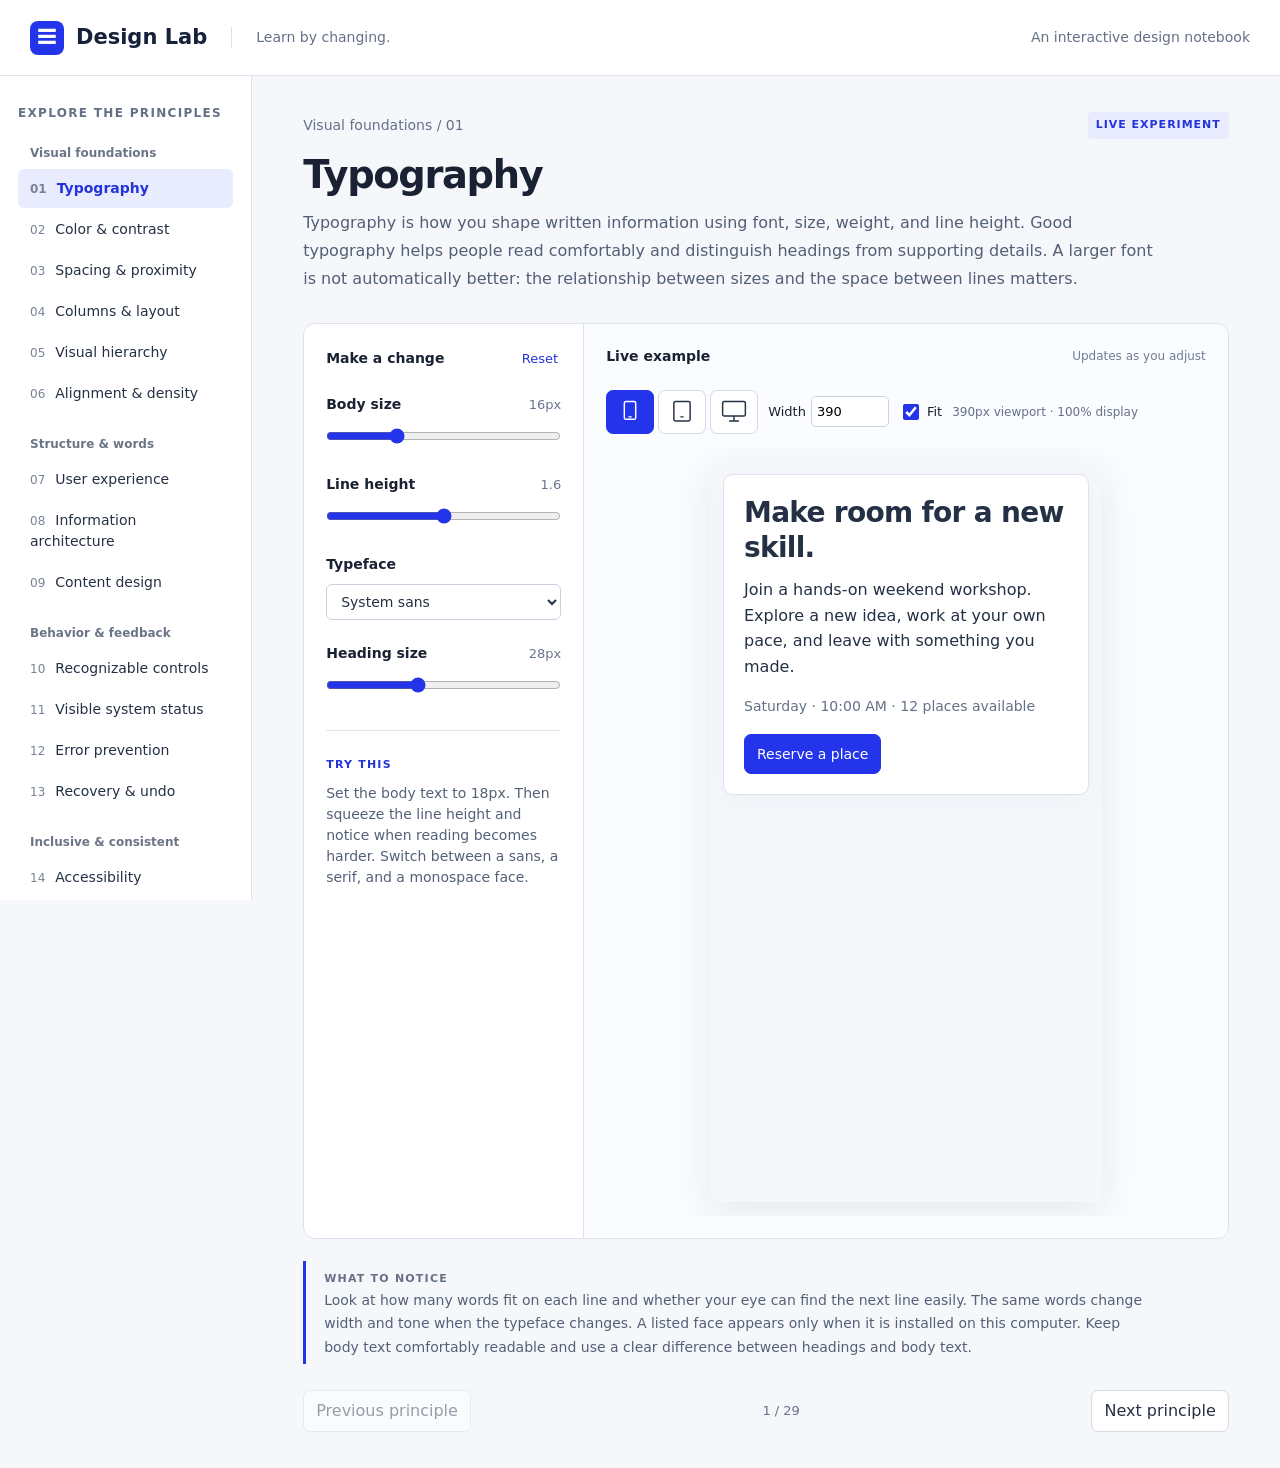
==== commit 1103f56d: "Place footer last and add theme motion controls and reusable component playground" ====
--- a/index.html
+++ b/index.html
@@ -1,4 +1,4 @@
 <!doctype html>
 <html lang="en"><head><meta charset="UTF-8"><meta name="viewport" content="width=device-width,initial-scale=1"><title>Design Lab — Learn by changing</title><meta name="description" content="Explore interface design principles with explanations, experiments, and live controls."><link rel="icon" href="data:image/svg+xml,%3Csvg xmlns='http://www.w3.org/2000/svg' viewBox='0 0 32 32'%3E%3Crect width='32' height='32' rx='8' fill='%232334ea'/%3E%3Cpath d='M8 9h16M8 16h16M8 23h16' stroke='white' stroke-width='2'/%3E%3Ccircle cx='12' cy='9' r='3' fill='white'/%3E%3Ccircle cx='21' cy='16' r='3' fill='white'/%3E%3Ccircle cx='15' cy='23' r='3' fill='white'/%3E%3C/svg%3E"><link rel="stylesheet" href="style.css"></head>
-<body><a class="skip" href="#main">Skip to experiment</a><header class="top"><a class="brand" href="./"><span class="mark">≡</span> Design Lab</a><span class="tag">Learn by changing.</span><span class="topnote">An interactive design notebook</span></header><header id="editor-header" hidden><button id="exit-workshop">← Design Lab</button><strong>Theme Workshop</strong><span>Click an element to style it</span><button id="toggle-inspector" aria-expanded="true">Inspector</button></header><div class="workspace"><aside class="sidebar"><p class="eyebrow">EXPLORE THE PRINCIPLES</p><nav id="topics" aria-label="Design principles"></nav><div class="sidefoot">One principle. One experiment.<br>Change something. Notice what happens.</div></aside><main id="main"><div class="chapter"><span id="chapter"></span><span class="badge">LIVE EXPERIMENT</span></div><h1 id="title"></h1><p id="description" class="description"></p><div class="experiment"><section class="controls" aria-labelledby="controls-title"><div class="sectionhead"><h2 id="controls-title">Make a change</h2><button id="reset" class="quiet">Reset</button></div><div id="inspector-tabs" role="group" aria-label="Inspector panel"><button data-panel="theme" aria-pressed="true">Theme</button><button data-panel="element" aria-pressed="false">Element</button><button data-panel="export" aria-pressed="false">Export</button></div><h3 class="editor-label" hidden>Shared theme</h3><div id="controls"></div><section id="element-inspector" hidden aria-label="Selected element styles"></section><div class="prompt"><span class="eyebrow">TRY THIS</span><p id="challenge"></p></div></section><section class="previewwrap" aria-labelledby="preview-title"><div class="sectionhead"><h2 id="preview-title">Live example</h2><span id="preview-note">Updates as you adjust</span></div><div id="viewport-controls" class="viewport-controls" aria-label="Preview viewport"><div class="viewport-buttons"><button data-viewport="mobile" data-width="390" aria-pressed="true" title="Mobile" aria-label="Mobile"><svg width="26" height="26" viewBox="0 0 32 32" fill="none" stroke="currentColor" stroke-width="1.8" aria-hidden="true"><rect x="9" y="3" width="14" height="22" rx="2"/><path d="M14 22h4"/></svg><span class="sr-only">Mobile</span></button><button data-viewport="tablet" data-width="768" aria-pressed="false" title="Tablet" aria-label="Tablet"><svg width="26" height="26" viewBox="0 0 32 32" fill="none" stroke="currentColor" stroke-width="1.8" aria-hidden="true"><rect x="6" y="3" width="20" height="24" rx="2"/><path d="M14 22h4"/></svg><span class="sr-only">Tablet</span></button><button data-viewport="desktop" data-width="1440" aria-pressed="false" title="Desktop" aria-label="Desktop"><svg width="26" height="26" viewBox="0 0 32 32" fill="none" stroke="currentColor" stroke-width="1.8" aria-hidden="true"><rect x="2" y="3" width="28" height="18" rx="2"/><path d="M16 21v6m-6 0h12"/></svg><span class="sr-only">Desktop</span></button></div><label>Width <input id="custom-width" type="number" min="280" max="1920" value="390" aria-label="Custom preview width in pixels"></label><label><input id="fit-preview" type="checkbox" checked> Fit</label><span id="viewport-status" role="status"></span></div><div id="workshop-tools" hidden></div><div id="preview" class="preview"></div></section></div><section class="notice"><span class="eyebrow">WHAT TO NOTICE</span><p id="notice"></p></section><footer class="lessonfooter"><button id="previous">Previous principle</button><span id="position"></span><button id="next">Next principle</button></footer></main></div><script src="workshop.js"></script><script src="preview.js"></script><script src="style-lab.js"></script><script src="app.js"></script></body></html>
+<body><a class="skip" href="#main">Skip to experiment</a><header class="top"><a class="brand" href="./"><span class="mark">≡</span> Design Lab</a><span class="tag">Learn by changing.</span><span class="topnote">An interactive design notebook</span></header><header id="editor-header" hidden><button id="exit-workshop">← Design Lab</button><strong>Theme Workshop</strong><span>Click an element to style it</span><button id="toggle-interactions" aria-pressed="false">Test interactions</button><button id="toggle-inspector" aria-expanded="true">Inspector</button></header><div class="workspace"><aside class="sidebar"><p class="eyebrow">EXPLORE THE PRINCIPLES</p><nav id="topics" aria-label="Design principles"></nav><div class="sidefoot">One principle. One experiment.<br>Change something. Notice what happens.</div></aside><main id="main"><div class="chapter"><span id="chapter"></span><span class="badge">LIVE EXPERIMENT</span></div><h1 id="title"></h1><p id="description" class="description"></p><div class="experiment"><section class="controls" aria-labelledby="controls-title"><div class="sectionhead"><h2 id="controls-title">Make a change</h2><button id="reset" class="quiet">Reset</button></div><div id="inspector-tabs" role="group" aria-label="Inspector panel"><button data-panel="theme" aria-pressed="true">Theme</button><button data-panel="library" aria-pressed="false">Library</button><button data-panel="layout" aria-pressed="false">Layout</button><button data-panel="motion" aria-pressed="false">Motion</button><button data-panel="element" aria-pressed="false">Element</button><button data-panel="export" aria-pressed="false">Export</button></div><h3 class="editor-label" hidden>Shared theme</h3><div id="controls"></div><div id="palette-tools" hidden></div><section id="layout-inspector" hidden aria-label="Section layout"></section><section id="motion-inspector" hidden aria-label="Theme motion"></section><section id="element-inspector" hidden aria-label="Selected element styles"></section><div class="prompt"><span class="eyebrow">TRY THIS</span><p id="challenge"></p></div></section><section class="previewwrap" aria-labelledby="preview-title"><div class="sectionhead"><h2 id="preview-title">Live example</h2><span id="preview-note">Updates as you adjust</span></div><div id="viewport-controls" class="viewport-controls" aria-label="Preview viewport"><div class="viewport-buttons"><button data-viewport="mobile" data-width="390" aria-pressed="true" title="Mobile" aria-label="Mobile"><svg width="26" height="26" viewBox="0 0 32 32" fill="none" stroke="currentColor" stroke-width="1.8" aria-hidden="true"><rect x="9" y="3" width="14" height="22" rx="2"/><path d="M14 22h4"/></svg><span class="sr-only">Mobile</span></button><button data-viewport="tablet" data-width="768" aria-pressed="false" title="Tablet" aria-label="Tablet"><svg width="26" height="26" viewBox="0 0 32 32" fill="none" stroke="currentColor" stroke-width="1.8" aria-hidden="true"><rect x="6" y="3" width="20" height="24" rx="2"/><path d="M14 22h4"/></svg><span class="sr-only">Tablet</span></button><button data-viewport="desktop" data-width="1440" aria-pressed="false" title="Desktop" aria-label="Desktop"><svg width="26" height="26" viewBox="0 0 32 32" fill="none" stroke="currentColor" stroke-width="1.8" aria-hidden="true"><rect x="2" y="3" width="28" height="18" rx="2"/><path d="M16 21v6m-6 0h12"/></svg><span class="sr-only">Desktop</span></button></div><label>Width <input id="custom-width" type="number" min="280" max="1920" value="390" aria-label="Custom preview width in pixels"></label><label><input id="fit-preview" type="checkbox" checked> Fit</label><span id="viewport-status" role="status"></span></div><div id="workshop-tools" hidden></div><div id="preview" class="preview"></div></section></div><section class="notice"><span class="eyebrow">WHAT TO NOTICE</span><p id="notice"></p></section><footer class="lessonfooter"><button id="previous">Previous principle</button><span id="position"></span><button id="next">Next principle</button></footer></main></div><script src="workshop-runtime.js"></script><script src="workshop.js"></script><script src="preview.js"></script><script src="style-lab.js"></script><script src="component-bench-runtime.js"></script><script src="component-bench.js"></script><script src="app.js"></script></body></html>
 
--- a/style.css
+++ b/style.css
@@ -7,3 +7,12 @@
 #editor-header[hidden]{display:none}#editor-header{height:64px;display:flex;align-items:center;gap:20px;padding:0 20px;background:white;border-bottom:1px solid #dce1eb}#editor-header span{font-size:13px;color:#657188;margin-left:auto}.workshop-mode{overflow:hidden}.workshop-mode>.top,.workshop-mode .sidebar,.workshop-mode main>.chapter,.workshop-mode main>h1,.workshop-mode .description,.workshop-mode .notice,.workshop-mode .lessonfooter,.workshop-mode .prompt{display:none}.workshop-mode .workspace{display:block;min-height:0}.workshop-mode main{max-width:none;padding:0;margin:0;width:100%}.workshop-mode .experiment{grid-template-columns:310px minmax(0,1fr);height:calc(100dvh - 64px);border:0;border-radius:0;min-height:0}.workshop-mode .controls{overflow:auto;padding:20px}.workshop-mode .previewwrap{padding:0;display:flex;flex-direction:column;min-height:0}.workshop-mode .previewwrap>.sectionhead{display:none}.workshop-mode .viewport-controls{padding:10px 18px;margin:0;background:white;border-bottom:1px solid #dce1eb;justify-content:center}.workshop-mode #preview{flex:1;min-height:0;border-radius:0;background-color:#e9edf3;padding:14px}.workshop-mode .editor-label{font-size:12px;text-transform:uppercase;letter-spacing:.1em;color:#657188}.workshop-mode .component-choices{display:grid}.workshop-mode .export-actions{display:grid}.workshop-mode .export-note{font-size:12px}.workshop-mode .style-summary{margin-top:20px}.viewport-buttons button{display:flex;align-items:center;justify-content:center;min-width:44px;min-height:44px}.viewport-stage{margin:0 auto;transition:width .3s ease,height .3s ease}.viewport-stage iframe{transition:width .3s ease,height .3s ease,transform .3s ease;box-shadow:0 10px 40px #19213218}#element-inspector{border-top:1px solid #dce1eb;padding-top:20px;margin-top:20px}#element-inspector h3{font-size:15px;margin:0}.element-fields{display:grid;gap:12px;margin:18px 0}.element-fields label{font-size:13px;display:grid;gap:5px}.element-fields input[type=number]{width:100%;padding:8px;border:1px solid #cbd2df;border-radius:6px}.inspector-hidden .experiment{grid-template-columns:minmax(0,1fr)}.inspector-hidden .controls{display:none}@media(max-width:800px){#editor-header{gap:10px;padding:0 10px}#editor-header span{display:none}#toggle-inspector{margin-left:auto}.workshop-mode .experiment{grid-template-columns:250px minmax(0,1fr)}.workshop-mode .controls{padding:14px}.workshop-mode .viewport-controls{gap:6px;padding:8px}.workshop-mode #viewport-status{display:none}}@media(max-width:600px){.workshop-mode .experiment{grid-template-columns:minmax(0,1fr)}.workshop-mode .controls{position:absolute;z-index:5;top:64px;bottom:0;left:0;width:260px;background:white;box-shadow:6px 0 24px #19213222}.workshop-mode:not(.inspector-hidden) .previewwrap{margin-left:0}}@media(prefers-reduced-motion:reduce){.viewport-stage,.viewport-stage iframe{transition:none}}
 
 #inspector-tabs{display:none}.workshop-mode #inspector-tabs{display:flex;gap:5px;margin-bottom:20px}.workshop-mode #inspector-tabs button{flex:1;font-size:13px;padding:8px}.workshop-mode #inspector-tabs [aria-pressed=true]{background:#2334ea;color:white}.workshop-mode[data-inspector-panel=theme] #element-inspector,.workshop-mode[data-inspector-panel=theme] #workshop-tools,.workshop-mode[data-inspector-panel=element] #controls,.workshop-mode[data-inspector-panel=element] .editor-label,.workshop-mode[data-inspector-panel=element] #workshop-tools,.workshop-mode[data-inspector-panel=export] #controls,.workshop-mode[data-inspector-panel=export] .editor-label,.workshop-mode[data-inspector-panel=export] #element-inspector{display:none}.workshop-mode #element-inspector{border:0;padding:0;margin:0}.workshop-mode .style-summary{margin-top:0}
+#palette-tools,#layout-inspector{display:none}.workshop-mode #inspector-tabs{flex-wrap:wrap}.workshop-mode #inspector-tabs button{min-width:55px}.workshop-mode[data-inspector-panel=theme] #palette-tools,.workshop-mode[data-inspector-panel=layout] #layout-inspector{display:block}.workshop-mode[data-inspector-panel=layout] #controls,.workshop-mode[data-inspector-panel=layout] .editor-label,.workshop-mode[data-inspector-panel=layout] #element-inspector,.workshop-mode[data-inspector-panel=layout] #workshop-tools{display:none}#layout-inspector h3{font-size:15px;margin:0}#palette-tools{border-top:1px solid #dce1eb;padding-top:18px}.workshop-mode .component-choices{grid-template-columns:1fr}.workshop-mode .component-choices label{min-height:30px}
+.workshop-mode[data-inspector-panel=library] #workshop-tools{display:block}.workshop-mode[data-inspector-panel=library] #controls,.workshop-mode[data-inspector-panel=library] .editor-label,.workshop-mode[data-inspector-panel=library] #element-inspector{display:none}#toggle-interactions[aria-pressed=true]{background:#2334ea;color:white}.workshop-preview[data-dl-editing=false] [data-dl-element]{cursor:initial}.workshop-preview[data-dl-editing=false] [data-dl-element]:hover,.workshop-preview[data-dl-editing=false] [data-dl-selected]{outline:none!important}@media(max-width:600px){#editor-header>strong{display:none}#toggle-interactions{font-size:12px;padding:8px}}
+
+.workshop-preview[data-dl-editing=false] [data-dl-element]:is(a,button,summary){cursor:pointer}
+.control .palette-lock{justify-content:flex-start;font-size:12px;font-weight:400;margin-top:8px;color:#657188}.palette-lock input{width:16px;height:16px}.palette-checks{font-size:12px;padding-left:18px;color:#657188}
+
+#motion-inspector{display:none}.workshop-mode[data-inspector-panel=motion] #motion-inspector{display:block}.workshop-mode[data-inspector-panel=motion] #controls,.workshop-mode[data-inspector-panel=motion] .editor-label,.workshop-mode[data-inspector-panel=motion] #element-inspector,.workshop-mode[data-inspector-panel=motion] #workshop-tools{display:none}#motion-inspector h3{font-size:15px;margin:0}.bench-tools{margin-top:20px;border-top:1px solid #dce1eb;padding-top:18px}.bench-tools label{display:grid;gap:6px;margin:12px 0;font-size:13px}.bench-tools input,.bench-tools select{width:100%}.bench-saved{padding:12px 0;border-top:1px solid #dce1eb}.bench-saved button{margin:6px 4px 0 0}.bench-tools [role=status]{font-size:13px}
+
+.bench-tools input{padding:9px 10px;border:1px solid #cbd2df;border-radius:6px;font:inherit}.bench-tools h3{font-size:16px}.bench-tools .bench-saved p{margin:6px 0}.bench-tools>button{margin:4px 0}.control[hidden]{display:none}
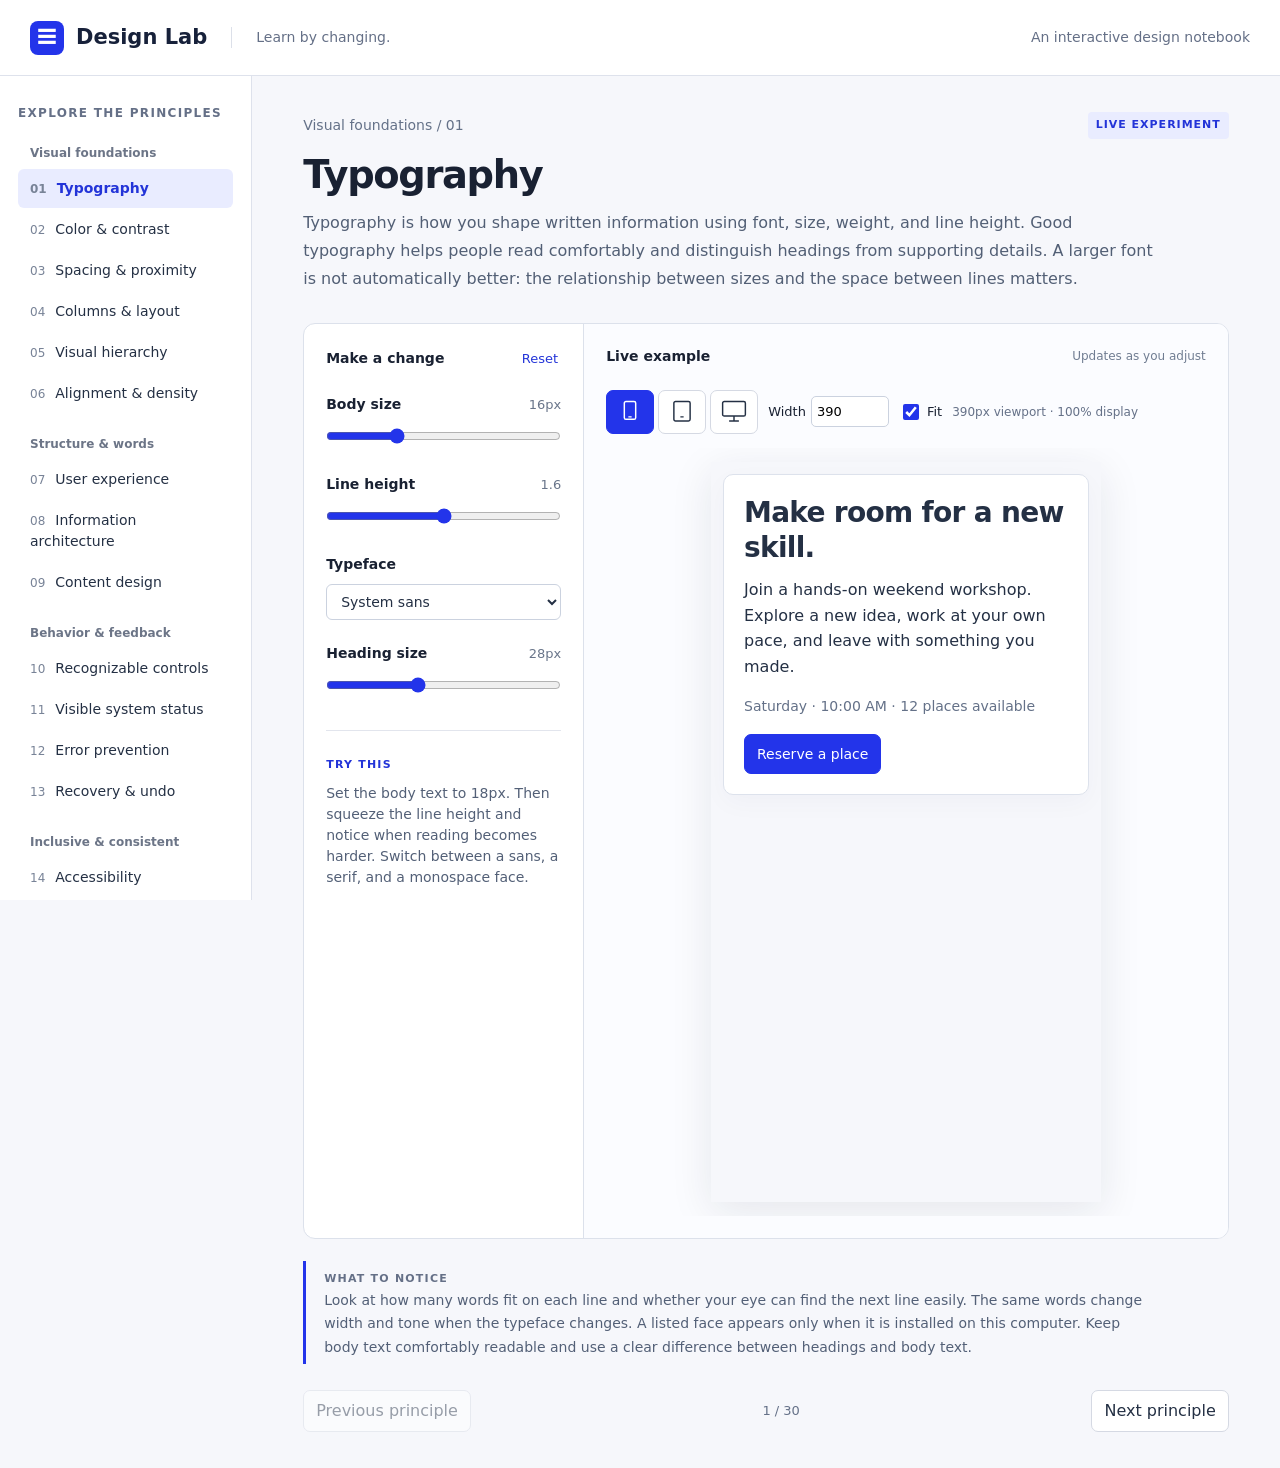
==== commit 35900b36: "Add exportable LMS course builder with nested lessons, quizzes and learner reports" ====
--- a/index.html
+++ b/index.html
@@ -1,4 +1,4 @@
 <!doctype html>
-<html lang="en"><head><meta charset="UTF-8"><meta name="viewport" content="width=device-width,initial-scale=1"><title>Design Lab — Learn by changing</title><meta name="description" content="Explore interface design principles with explanations, experiments, and live controls."><link rel="icon" href="data:image/svg+xml,%3Csvg xmlns='http://www.w3.org/2000/svg' viewBox='0 0 32 32'%3E%3Crect width='32' height='32' rx='8' fill='%232334ea'/%3E%3Cpath d='M8 9h16M8 16h16M8 23h16' stroke='white' stroke-width='2'/%3E%3Ccircle cx='12' cy='9' r='3' fill='white'/%3E%3Ccircle cx='21' cy='16' r='3' fill='white'/%3E%3Ccircle cx='15' cy='23' r='3' fill='white'/%3E%3C/svg%3E"><link rel="stylesheet" href="style.css"></head>
-<body><a class="skip" href="#main">Skip to experiment</a><header class="top"><a class="brand" href="./"><span class="mark">≡</span> Design Lab</a><span class="tag">Learn by changing.</span><span class="topnote">An interactive design notebook</span></header><header id="editor-header" hidden><button id="exit-workshop">← Design Lab</button><strong>Theme Workshop</strong><span>Click an element to style it</span><button id="toggle-interactions" aria-pressed="false">Test interactions</button><button id="toggle-inspector" aria-expanded="true">Inspector</button></header><div class="workspace"><aside class="sidebar"><p class="eyebrow">EXPLORE THE PRINCIPLES</p><nav id="topics" aria-label="Design principles"></nav><div class="sidefoot">One principle. One experiment.<br>Change something. Notice what happens.</div></aside><main id="main"><div class="chapter"><span id="chapter"></span><span class="badge">LIVE EXPERIMENT</span></div><h1 id="title"></h1><p id="description" class="description"></p><div class="experiment"><section class="controls" aria-labelledby="controls-title"><div class="sectionhead"><h2 id="controls-title">Make a change</h2><button id="reset" class="quiet">Reset</button></div><div id="inspector-tabs" role="group" aria-label="Inspector panel"><button data-panel="theme" aria-pressed="true">Theme</button><button data-panel="library" aria-pressed="false">Library</button><button data-panel="layout" aria-pressed="false">Layout</button><button data-panel="motion" aria-pressed="false">Motion</button><button data-panel="element" aria-pressed="false">Element</button><button data-panel="export" aria-pressed="false">Export</button></div><h3 class="editor-label" hidden>Shared theme</h3><div id="controls"></div><div id="palette-tools" hidden></div><section id="layout-inspector" hidden aria-label="Section layout"></section><section id="motion-inspector" hidden aria-label="Theme motion"></section><section id="element-inspector" hidden aria-label="Selected element styles"></section><div class="prompt"><span class="eyebrow">TRY THIS</span><p id="challenge"></p></div></section><section class="previewwrap" aria-labelledby="preview-title"><div class="sectionhead"><h2 id="preview-title">Live example</h2><span id="preview-note">Updates as you adjust</span></div><div id="viewport-controls" class="viewport-controls" aria-label="Preview viewport"><div class="viewport-buttons"><button data-viewport="mobile" data-width="390" aria-pressed="true" title="Mobile" aria-label="Mobile"><svg width="26" height="26" viewBox="0 0 32 32" fill="none" stroke="currentColor" stroke-width="1.8" aria-hidden="true"><rect x="9" y="3" width="14" height="22" rx="2"/><path d="M14 22h4"/></svg><span class="sr-only">Mobile</span></button><button data-viewport="tablet" data-width="768" aria-pressed="false" title="Tablet" aria-label="Tablet"><svg width="26" height="26" viewBox="0 0 32 32" fill="none" stroke="currentColor" stroke-width="1.8" aria-hidden="true"><rect x="6" y="3" width="20" height="24" rx="2"/><path d="M14 22h4"/></svg><span class="sr-only">Tablet</span></button><button data-viewport="desktop" data-width="1440" aria-pressed="false" title="Desktop" aria-label="Desktop"><svg width="26" height="26" viewBox="0 0 32 32" fill="none" stroke="currentColor" stroke-width="1.8" aria-hidden="true"><rect x="2" y="3" width="28" height="18" rx="2"/><path d="M16 21v6m-6 0h12"/></svg><span class="sr-only">Desktop</span></button></div><label>Width <input id="custom-width" type="number" min="280" max="1920" value="390" aria-label="Custom preview width in pixels"></label><label><input id="fit-preview" type="checkbox" checked> Fit</label><span id="viewport-status" role="status"></span></div><div id="workshop-tools" hidden></div><div id="preview" class="preview"></div></section></div><section class="notice"><span class="eyebrow">WHAT TO NOTICE</span><p id="notice"></p></section><footer class="lessonfooter"><button id="previous">Previous principle</button><span id="position"></span><button id="next">Next principle</button></footer></main></div><script src="workshop-runtime.js"></script><script src="workshop.js"></script><script src="preview.js"></script><script src="style-lab.js"></script><script src="component-bench-runtime.js"></script><script src="component-bench.js"></script><script src="app.js"></script></body></html>
+<html lang="en"><head><meta charset="UTF-8"><meta name="viewport" content="width=device-width,initial-scale=1"><title>Design Lab — Learn by changing</title><meta name="description" content="Explore interface design principles with explanations, experiments, and live controls."><link rel="icon" href="data:image/svg+xml,%3Csvg xmlns='http://www.w3.org/2000/svg' viewBox='0 0 32 32'%3E%3Crect width='32' height='32' rx='8' fill='%232334ea'/%3E%3Cpath d='M8 9h16M8 16h16M8 23h16' stroke='white' stroke-width='2'/%3E%3Ccircle cx='12' cy='9' r='3' fill='white'/%3E%3Ccircle cx='21' cy='16' r='3' fill='white'/%3E%3Ccircle cx='15' cy='23' r='3' fill='white'/%3E%3C/svg%3E"><link rel="stylesheet" href="style.css"><link rel="stylesheet" href="lms.css"></head>
+<body><a class="skip" href="#main">Skip to experiment</a><header class="top"><a class="brand" href="./"><span class="mark">≡</span> Design Lab</a><span class="tag">Learn by changing.</span><span class="topnote">An interactive design notebook</span></header><header id="editor-header" hidden><button id="exit-workshop">← Design Lab</button><strong>Theme Workshop</strong><span>Click an element to style it</span><button id="toggle-interactions" aria-pressed="false">Test interactions</button><button id="toggle-inspector" aria-expanded="true">Inspector</button></header><div class="workspace"><aside class="sidebar"><p class="eyebrow">EXPLORE THE PRINCIPLES</p><nav id="topics" aria-label="Design principles"></nav><div class="sidefoot">One principle. One experiment.<br>Change something. Notice what happens.</div></aside><main id="main"><div class="chapter"><span id="chapter"></span><span class="badge">LIVE EXPERIMENT</span></div><h1 id="title"></h1><p id="description" class="description"></p><div class="experiment"><section class="controls" aria-labelledby="controls-title"><div class="sectionhead"><h2 id="controls-title">Make a change</h2><button id="reset" class="quiet">Reset</button></div><div id="inspector-tabs" role="group" aria-label="Inspector panel"><button data-panel="theme" aria-pressed="true">Theme</button><button data-panel="library" aria-pressed="false">Library</button><button data-panel="layout" aria-pressed="false">Layout</button><button data-panel="motion" aria-pressed="false">Motion</button><button data-panel="element" aria-pressed="false">Element</button><button data-panel="export" aria-pressed="false">Export</button></div><h3 class="editor-label" hidden>Shared theme</h3><div id="controls"></div><div id="palette-tools" hidden></div><section id="layout-inspector" hidden aria-label="Section layout"></section><section id="motion-inspector" hidden aria-label="Theme motion"></section><section id="element-inspector" hidden aria-label="Selected element styles"></section><div class="prompt"><span class="eyebrow">TRY THIS</span><p id="challenge"></p></div></section><section class="previewwrap" aria-labelledby="preview-title"><div class="sectionhead"><h2 id="preview-title">Live example</h2><span id="preview-note">Updates as you adjust</span></div><div id="viewport-controls" class="viewport-controls" aria-label="Preview viewport"><div class="viewport-buttons"><button data-viewport="mobile" data-width="390" aria-pressed="true" title="Mobile" aria-label="Mobile"><svg width="26" height="26" viewBox="0 0 32 32" fill="none" stroke="currentColor" stroke-width="1.8" aria-hidden="true"><rect x="9" y="3" width="14" height="22" rx="2"/><path d="M14 22h4"/></svg><span class="sr-only">Mobile</span></button><button data-viewport="tablet" data-width="768" aria-pressed="false" title="Tablet" aria-label="Tablet"><svg width="26" height="26" viewBox="0 0 32 32" fill="none" stroke="currentColor" stroke-width="1.8" aria-hidden="true"><rect x="6" y="3" width="20" height="24" rx="2"/><path d="M14 22h4"/></svg><span class="sr-only">Tablet</span></button><button data-viewport="desktop" data-width="1440" aria-pressed="false" title="Desktop" aria-label="Desktop"><svg width="26" height="26" viewBox="0 0 32 32" fill="none" stroke="currentColor" stroke-width="1.8" aria-hidden="true"><rect x="2" y="3" width="28" height="18" rx="2"/><path d="M16 21v6m-6 0h12"/></svg><span class="sr-only">Desktop</span></button></div><label>Width <input id="custom-width" type="number" min="280" max="1920" value="390" aria-label="Custom preview width in pixels"></label><label><input id="fit-preview" type="checkbox" checked> Fit</label><span id="viewport-status" role="status"></span></div><div id="workshop-tools" hidden></div><div id="preview" class="preview"></div></section></div><section class="notice"><span class="eyebrow">WHAT TO NOTICE</span><p id="notice"></p></section><footer class="lessonfooter"><button id="previous">Previous principle</button><span id="position"></span><button id="next">Next principle</button></footer></main></div><script src="workshop-runtime.js"></script><script src="workshop.js"></script><script src="preview.js"></script><script src="style-lab.js"></script><script src="component-bench-runtime.js"></script><script src="component-bench.js"></script><script src="lms-runtime.js"></script><script src="lms-builder.js"></script><script src="app.js"></script></body></html>
 
--- a/style.css
+++ b/style.css
@@ -16,3 +16,6 @@
 #motion-inspector{display:none}.workshop-mode[data-inspector-panel=motion] #motion-inspector{display:block}.workshop-mode[data-inspector-panel=motion] #controls,.workshop-mode[data-inspector-panel=motion] .editor-label,.workshop-mode[data-inspector-panel=motion] #element-inspector,.workshop-mode[data-inspector-panel=motion] #workshop-tools{display:none}#motion-inspector h3{font-size:15px;margin:0}.bench-tools{margin-top:20px;border-top:1px solid #dce1eb;padding-top:18px}.bench-tools label{display:grid;gap:6px;margin:12px 0;font-size:13px}.bench-tools input,.bench-tools select{width:100%}.bench-saved{padding:12px 0;border-top:1px solid #dce1eb}.bench-saved button{margin:6px 4px 0 0}.bench-tools [role=status]{font-size:13px}
 
 .bench-tools input{padding:9px 10px;border:1px solid #cbd2df;border-radius:6px;font:inherit}.bench-tools h3{font-size:16px}.bench-tools .bench-saved p{margin:6px 0}.bench-tools>button{margin:4px 0}.control[hidden]{display:none}
+.bench-tools [hidden]{display:none!important}
+
+.component-mode #inspector-tabs,.component-mode .editor-label,.component-mode #element-inspector,.component-mode #layout-inspector,.component-mode #motion-inspector,.component-mode #palette-tools,.component-mode #workshop-tools{display:none!important}.component-mode #controls{display:block!important}#toggle-interactions[hidden]{display:none}
--- a/lms.css
+++ b/lms.css
@@ -0,0 +1,4 @@
+#lms-root{--lms-brand:#285749;--lms-radius:12px;font:16px/1.6 system-ui,sans-serif;background:#f4f5ef;color:#202c29;min-height:100vh}#lms-root[data-font=serif]{font-family:Georgia,serif}#lms-root *{box-sizing:border-box}#lms-root button,#lms-root input{font:inherit}#lms-root button{cursor:pointer;min-height:44px;padding:9px 14px;border:1px solid #aebcb5;border-radius:var(--lms-radius);background:white;color:#202c29}#lms-root button:disabled{cursor:default;opacity:.55}#lms-root :focus-visible{outline:3px solid #b45b0b;outline-offset:4px}#lms-root [tabindex='-1']:focus{outline:none}.lms-skip{position:absolute;left:12px;top:-100px;z-index:20;background:white;color:#202c29;padding:12px}.lms-skip:focus{top:12px}.lms-header{display:flex;gap:20px;align-items:center;justify-content:space-between;padding:24px 32px;border-bottom:1px solid #d9ded4;background:#fff}.lms-header h1{font-weight:750;font-size:clamp(24px,3vw,36px);line-height:1.2;margin:4px 0}.lms-header>button{display:none}.lms-eyebrow{font:700 11px/1.4 system-ui;letter-spacing:.13em;margin:0 0 8px}.lms-tabs{padding:12px 32px;display:flex;gap:8px;border-bottom:1px solid #d9ded4}.lms-tabs button[aria-pressed=true]{background:#202c29!important;color:white!important;border-color:#202c29!important}.lms-shell{display:grid;grid-template-columns:280px minmax(0,1fr);min-height:650px}.lms-outline{padding:24px;border-right:1px solid #d9ded4;background:#fff}.lms-outline>p{font-size:14px;margin-top:0}.lms-outline label{font-size:12px}.lms-outline progress{width:100%;height:8px;accent-color:var(--lms-brand)}.lms-outline ul{list-style:none;padding:0}.lms-outline ul ul{padding-left:12px;border-left:1px solid #d9ded4}.lms-outline summary{font-weight:700;cursor:pointer;padding:12px 0}.lms-outline li>button{width:100%;text-align:left;border-color:transparent!important;margin:4px 0;display:grid;gap:4px}.lms-outline button small{font-size:11px;color:#53615b}.lms-outline button[aria-current=page]{border-color:var(--lms-brand)!important;background:#eaf0e9!important}.lms-main{padding:clamp(20px,4vw,56px);max-width:1100px;width:100%;min-width:0}.lms-main h2{font-size:clamp(28px,4vw,46px);line-height:1.15;margin:10px 0 24px}.lms-main h3{font-size:clamp(22px,3vw,32px);line-height:1.25}.lms-slide{padding:clamp(20px,4vw,48px);border:1px solid #d1d9ce;background:white;border-radius:var(--lms-radius);min-height:300px}.lms-prose{white-space:pre-wrap;overflow-wrap:anywhere}.lms-muted{font-size:13px;color:#526058}.lms-actions{display:flex;gap:12px;flex-wrap:wrap;margin-top:24px}#lms-root .lms-primary{border:3px solid var(--lms-brand);background:#202c29;color:white}.lms-main video{width:100%;max-height:500px;background:#202c29;border-radius:var(--lms-radius)}.lms-transcript{margin:24px 0;padding:16px;background:white;border-radius:var(--lms-radius);border:1px solid #d1d9ce}.lms-transcript summary{font-weight:700;cursor:pointer}.lms-main fieldset{border:1px solid #c4d0c3;padding:20px;border-radius:var(--lms-radius);margin:24px 0;background:white;min-width:0}.lms-main legend{font-weight:700;max-width:100%;overflow-wrap:anywhere}.lms-choice{display:flex;align-items:center;gap:12px;min-height:48px;padding:8px}.lms-choice input{width:20px;height:20px;accent-color:var(--lms-brand)}.lms-result{padding:16px;background:#e0eadb;border:1px solid #b1c8a6;border-radius:var(--lms-radius)}.lms-feedback{padding:16px;background:white;border:1px solid #d1d9ce}.lms-metrics{display:grid;grid-template-columns:repeat(2,minmax(0,1fr));gap:12px;margin:28px 0}.lms-metrics article{background:white;padding:20px;border:1px solid #d1d9ce;border-radius:var(--lms-radius);display:grid}.lms-metrics strong{font-size:30px}.lms-metrics span{font-size:13px}.lms-table-scroll{overflow:auto;margin:24px 0}.lms-main table{width:100%;border-collapse:collapse;font-size:14px;background:white}.lms-main caption{text-align:left;margin:12px 0;font-weight:700}.lms-main th,.lms-main td{text-align:left;padding:14px;border-bottom:1px solid #d1d9ce}.lms-main>label{display:grid;gap:8px}.lms-main input[type=text],#lms-learner-name{padding:10px;width:100%;max-width:400px;border:1px solid #aebcb5;border-radius:var(--lms-radius);background:white}.lms-sr{position:absolute;width:1px;height:1px;overflow:hidden;clip-path:inset(50%)}
+@media(max-width:999px){.lms-shell{grid-template-columns:230px minmax(0,1fr)}.lms-main{padding:28px}.lms-outline{padding:16px}}@media(max-width:599px){.lms-header{padding:20px;align-items:flex-start}.lms-header h1{font-size:24px}.lms-header>button{display:block;font-size:13px;flex-shrink:0;max-width:100px}.lms-tabs{padding:12px 20px}.lms-shell{display:block}.lms-outline{display:none;border-bottom:1px solid #d9ded4}.lms-outline.lms-outline-open{display:block}.lms-main{padding:24px 20px}.lms-main h2{font-size:30px}.lms-actions button{flex:1 1 130px}.lms-metrics article{padding:16px}.lms-main fieldset{padding:12px}.lms-choice{padding:8px 0}}@media(prefers-reduced-motion:reduce){#lms-root *{animation:none!important;transition:none!important;scroll-behavior:auto!important}}
+.lms-builder-tools{font-size:13px}.lms-builder-tools label{display:grid;gap:6px;margin:14px 0}.lms-builder-tools input,.lms-builder-tools textarea,.lms-builder-tools select{width:100%;font:inherit;padding:8px;border:1px solid #cbd2df;border-radius:6px}.lms-builder-tools textarea{min-height:90px;resize:vertical}.lms-builder-tools input[type=checkbox]{width:auto}.lms-builder-tools button{min-height:40px;margin:3px 0;font-size:12px}.lms-builder-tabs{display:flex;flex-wrap:wrap;gap:5px}.lms-builder-tabs button[aria-pressed=true]{background:#2334ea;color:white}.lms-builder-tree{list-style:none;padding:0}.lms-builder-tree ul{padding-left:12px;list-style:none;border-left:1px solid #dce1eb}.lms-builder-tree button{width:100%;text-align:left}.lms-builder-tree button[aria-current=true]{border-color:#2334ea;background:#eff1ff}.lms-builder-card{margin:16px 0;padding:12px;border:1px solid #dce1eb;border-radius:8px}.lms-builder-actions{display:flex;gap:5px;flex-wrap:wrap}.lms-builder-tools [role=status]{font-size:12px}.lms-builder-tools .export-note{font-size:12px}.lms-builder-tools .lms-danger{color:#9c251d}
+body.lms-export-body{margin:0}
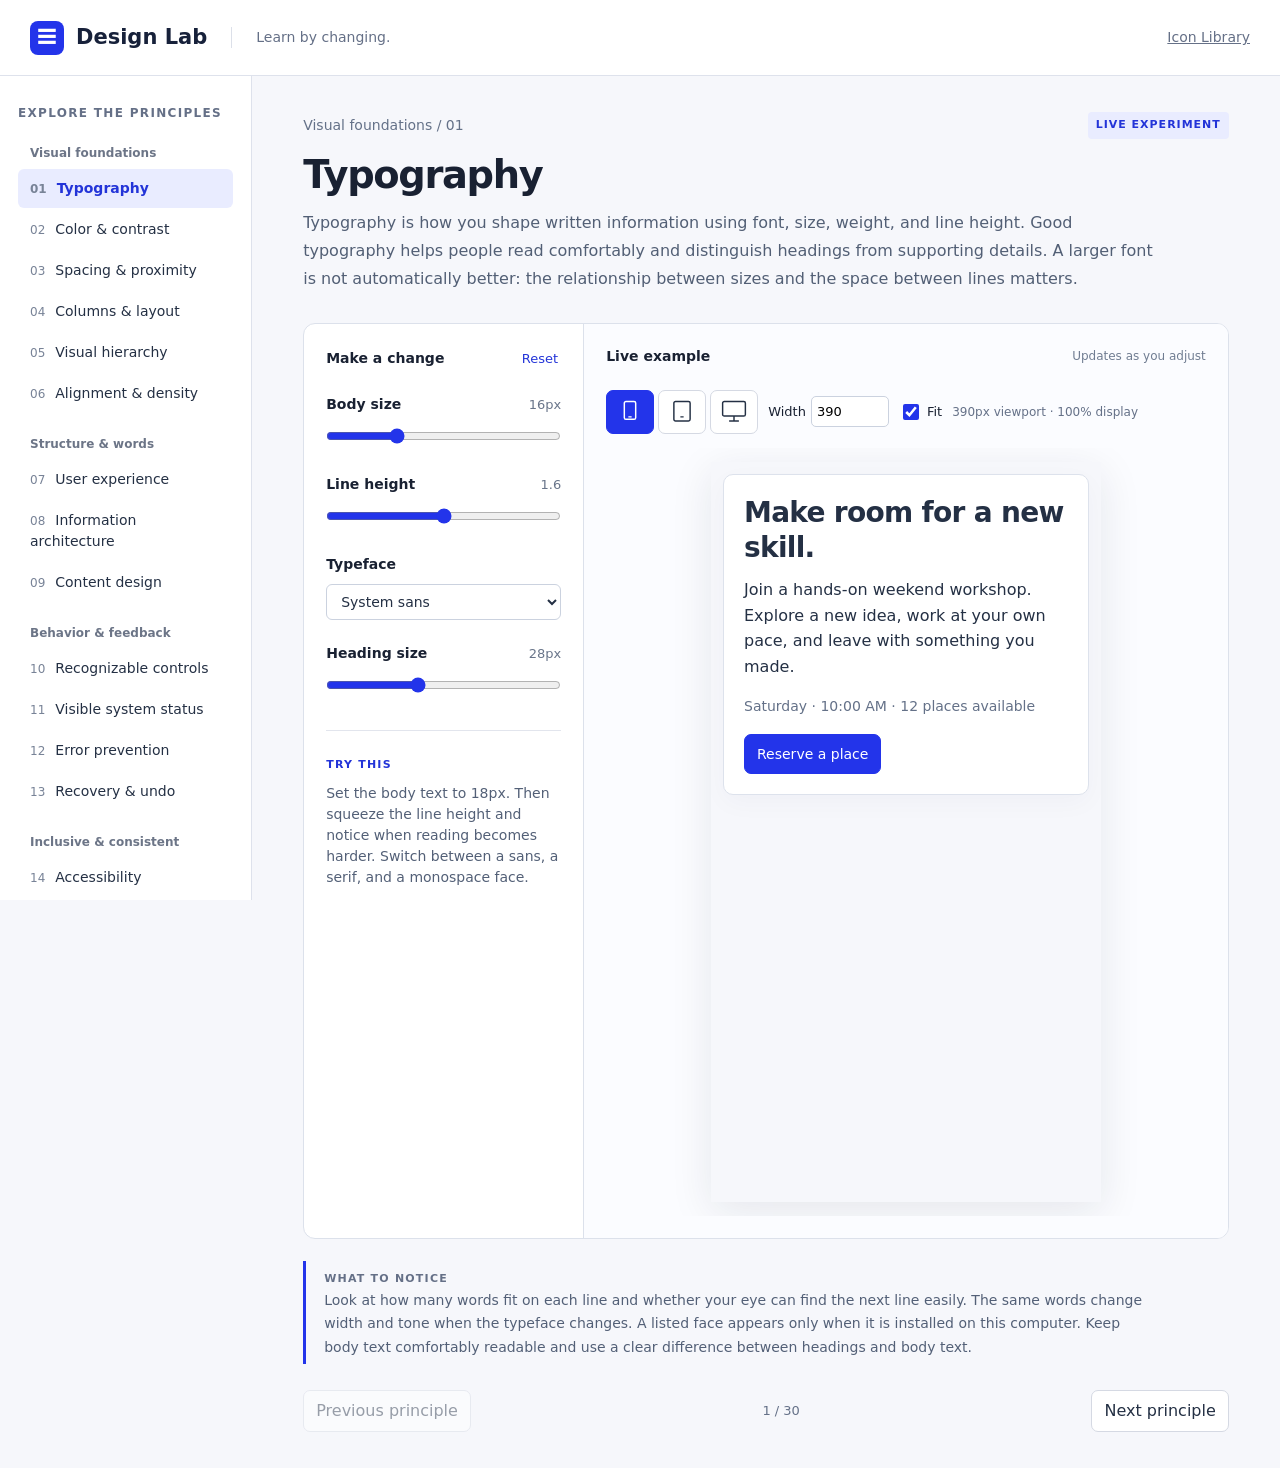
==== commit d6aa34ec: "Add approved Johnny UI icon library and include icons in theme exports" ====
--- a/index.html
+++ b/index.html
@@ -1,4 +1,4 @@
 <!doctype html>
 <html lang="en"><head><meta charset="UTF-8"><meta name="viewport" content="width=device-width,initial-scale=1"><title>Design Lab — Learn by changing</title><meta name="description" content="Explore interface design principles with explanations, experiments, and live controls."><link rel="icon" href="data:image/svg+xml,%3Csvg xmlns='http://www.w3.org/2000/svg' viewBox='0 0 32 32'%3E%3Crect width='32' height='32' rx='8' fill='%232334ea'/%3E%3Cpath d='M8 9h16M8 16h16M8 23h16' stroke='white' stroke-width='2'/%3E%3Ccircle cx='12' cy='9' r='3' fill='white'/%3E%3Ccircle cx='21' cy='16' r='3' fill='white'/%3E%3Ccircle cx='15' cy='23' r='3' fill='white'/%3E%3C/svg%3E"><link rel="stylesheet" href="style.css"><link rel="stylesheet" href="lms.css"></head>
-<body><a class="skip" href="#main">Skip to experiment</a><header class="top"><a class="brand" href="./"><span class="mark">≡</span> Design Lab</a><span class="tag">Learn by changing.</span><span class="topnote">An interactive design notebook</span></header><header id="editor-header" hidden><button id="exit-workshop">← Design Lab</button><strong>Theme Workshop</strong><span>Click an element to style it</span><button id="toggle-interactions" aria-pressed="false">Test interactions</button><button id="toggle-inspector" aria-expanded="true">Inspector</button></header><div class="workspace"><aside class="sidebar"><p class="eyebrow">EXPLORE THE PRINCIPLES</p><nav id="topics" aria-label="Design principles"></nav><div class="sidefoot">One principle. One experiment.<br>Change something. Notice what happens.</div></aside><main id="main"><div class="chapter"><span id="chapter"></span><span class="badge">LIVE EXPERIMENT</span></div><h1 id="title"></h1><p id="description" class="description"></p><div class="experiment"><section class="controls" aria-labelledby="controls-title"><div class="sectionhead"><h2 id="controls-title">Make a change</h2><button id="reset" class="quiet">Reset</button></div><div id="inspector-tabs" role="group" aria-label="Inspector panel"><button data-panel="theme" aria-pressed="true">Theme</button><button data-panel="library" aria-pressed="false">Library</button><button data-panel="layout" aria-pressed="false">Layout</button><button data-panel="motion" aria-pressed="false">Motion</button><button data-panel="element" aria-pressed="false">Element</button><button data-panel="export" aria-pressed="false">Export</button></div><h3 class="editor-label" hidden>Shared theme</h3><div id="controls"></div><div id="palette-tools" hidden></div><section id="layout-inspector" hidden aria-label="Section layout"></section><section id="motion-inspector" hidden aria-label="Theme motion"></section><section id="element-inspector" hidden aria-label="Selected element styles"></section><div class="prompt"><span class="eyebrow">TRY THIS</span><p id="challenge"></p></div></section><section class="previewwrap" aria-labelledby="preview-title"><div class="sectionhead"><h2 id="preview-title">Live example</h2><span id="preview-note">Updates as you adjust</span></div><div id="viewport-controls" class="viewport-controls" aria-label="Preview viewport"><div class="viewport-buttons"><button data-viewport="mobile" data-width="390" aria-pressed="true" title="Mobile" aria-label="Mobile"><svg width="26" height="26" viewBox="0 0 32 32" fill="none" stroke="currentColor" stroke-width="1.8" aria-hidden="true"><rect x="9" y="3" width="14" height="22" rx="2"/><path d="M14 22h4"/></svg><span class="sr-only">Mobile</span></button><button data-viewport="tablet" data-width="768" aria-pressed="false" title="Tablet" aria-label="Tablet"><svg width="26" height="26" viewBox="0 0 32 32" fill="none" stroke="currentColor" stroke-width="1.8" aria-hidden="true"><rect x="6" y="3" width="20" height="24" rx="2"/><path d="M14 22h4"/></svg><span class="sr-only">Tablet</span></button><button data-viewport="desktop" data-width="1440" aria-pressed="false" title="Desktop" aria-label="Desktop"><svg width="26" height="26" viewBox="0 0 32 32" fill="none" stroke="currentColor" stroke-width="1.8" aria-hidden="true"><rect x="2" y="3" width="28" height="18" rx="2"/><path d="M16 21v6m-6 0h12"/></svg><span class="sr-only">Desktop</span></button></div><label>Width <input id="custom-width" type="number" min="280" max="1920" value="390" aria-label="Custom preview width in pixels"></label><label><input id="fit-preview" type="checkbox" checked> Fit</label><span id="viewport-status" role="status"></span></div><div id="workshop-tools" hidden></div><div id="preview" class="preview"></div></section></div><section class="notice"><span class="eyebrow">WHAT TO NOTICE</span><p id="notice"></p></section><footer class="lessonfooter"><button id="previous">Previous principle</button><span id="position"></span><button id="next">Next principle</button></footer></main></div><script src="workshop-runtime.js"></script><script src="workshop.js"></script><script src="preview.js"></script><script src="style-lab.js"></script><script src="component-bench-runtime.js"></script><script src="component-bench.js"></script><script src="lms-runtime.js"></script><script src="lms-builder.js"></script><script src="app.js"></script></body></html>
+<body><a class="skip" href="#main">Skip to experiment</a><header class="top"><a class="brand" href="./"><span class="mark">≡</span> Design Lab</a><span class="tag">Learn by changing.</span><a class="topnote" href="icons.html">Icon Library</a></header><header id="editor-header" hidden><button id="exit-workshop">← Design Lab</button><strong>Theme Workshop</strong><span>Click an element to style it</span><button id="toggle-interactions" aria-pressed="false">Test interactions</button><button id="toggle-inspector" aria-expanded="true">Inspector</button></header><div class="workspace"><aside class="sidebar"><p class="eyebrow">EXPLORE THE PRINCIPLES</p><nav id="topics" aria-label="Design principles"></nav><div class="sidefoot">One principle. One experiment.<br>Change something. Notice what happens.</div></aside><main id="main"><div class="chapter"><span id="chapter"></span><span class="badge">LIVE EXPERIMENT</span></div><h1 id="title"></h1><p id="description" class="description"></p><div class="experiment"><section class="controls" aria-labelledby="controls-title"><div class="sectionhead"><h2 id="controls-title">Make a change</h2><button id="reset" class="quiet">Reset</button></div><div id="inspector-tabs" role="group" aria-label="Inspector panel"><button data-panel="theme" aria-pressed="true">Theme</button><button data-panel="library" aria-pressed="false">Library</button><button data-panel="icons" aria-pressed="false">Icons</button><button data-panel="layout" aria-pressed="false">Layout</button><button data-panel="motion" aria-pressed="false">Motion</button><button data-panel="element" aria-pressed="false">Element</button><button data-panel="export" aria-pressed="false">Export</button></div><h3 class="editor-label" hidden>Shared theme</h3><div id="controls"></div><div id="palette-tools" hidden></div><section id="icon-inspector" aria-label="Theme icon library"><h3>Johnny UI · Default</h3><p>20 approved icons with shared, saved geometry.</p><div class="theme-icon-samples" id="theme-icon-samples"></div><p class="export-note">Stem 7.5 · Weight 4 · Head 23 · Length 27 · Corners 0. Icons inherit the component text color.</p><a href="icons.html" target="_blank" rel="noopener">Open Icon Library in a new tab</a><p class="export-note">Your theme stays open here. Exported themes include the saved SVG family and profile.</p></section><section id="layout-inspector" hidden aria-label="Section layout"></section><section id="motion-inspector" hidden aria-label="Theme motion"></section><section id="element-inspector" hidden aria-label="Selected element styles"></section><div class="prompt"><span class="eyebrow">TRY THIS</span><p id="challenge"></p></div></section><section class="previewwrap" aria-labelledby="preview-title"><div class="sectionhead"><h2 id="preview-title">Live example</h2><span id="preview-note">Updates as you adjust</span></div><div id="viewport-controls" class="viewport-controls" aria-label="Preview viewport"><div class="viewport-buttons"><button data-viewport="mobile" data-width="390" aria-pressed="true" title="Mobile" aria-label="Mobile"><svg width="26" height="26" viewBox="0 0 32 32" fill="none" stroke="currentColor" stroke-width="1.8" aria-hidden="true"><rect x="9" y="3" width="14" height="22" rx="2"/><path d="M14 22h4"/></svg><span class="sr-only">Mobile</span></button><button data-viewport="tablet" data-width="768" aria-pressed="false" title="Tablet" aria-label="Tablet"><svg width="26" height="26" viewBox="0 0 32 32" fill="none" stroke="currentColor" stroke-width="1.8" aria-hidden="true"><rect x="6" y="3" width="20" height="24" rx="2"/><path d="M14 22h4"/></svg><span class="sr-only">Tablet</span></button><button data-viewport="desktop" data-width="1440" aria-pressed="false" title="Desktop" aria-label="Desktop"><svg width="26" height="26" viewBox="0 0 32 32" fill="none" stroke="currentColor" stroke-width="1.8" aria-hidden="true"><rect x="2" y="3" width="28" height="18" rx="2"/><path d="M16 21v6m-6 0h12"/></svg><span class="sr-only">Desktop</span></button></div><label>Width <input id="custom-width" type="number" min="280" max="1920" value="390" aria-label="Custom preview width in pixels"></label><label><input id="fit-preview" type="checkbox" checked> Fit</label><span id="viewport-status" role="status"></span></div><div id="workshop-tools" hidden></div><div id="preview" class="preview"></div></section></div><section class="notice"><span class="eyebrow">WHAT TO NOTICE</span><p id="notice"></p></section><footer class="lessonfooter"><button id="previous">Previous principle</button><span id="position"></span><button id="next">Next principle</button></footer></main></div><script src="johnny-icons.js"></script><script src="workshop-runtime.js"></script><script src="workshop.js"></script><script src="preview.js"></script><script src="style-lab.js"></script><script src="component-bench-runtime.js"></script><script src="component-bench.js"></script><script src="lms-runtime.js"></script><script src="lms-builder.js"></script><script src="app.js"></script></body></html>
 
--- a/style.css
+++ b/style.css
@@ -19,3 +19,5 @@
 .bench-tools [hidden]{display:none!important}
 
 .component-mode #inspector-tabs,.component-mode .editor-label,.component-mode #element-inspector,.component-mode #layout-inspector,.component-mode #motion-inspector,.component-mode #palette-tools,.component-mode #workshop-tools{display:none!important}.component-mode #controls{display:block!important}#toggle-interactions[hidden]{display:none}
+
+.icon-library-link{display:block;padding:12px;margin-top:12px;font-size:14px;font-weight:700}.dl-ui-icon{width:1.2em;height:1.2em;vertical-align:middle;flex:none}.theme-icon-samples{display:flex;gap:18px;margin:20px 0;flex-wrap:wrap}.theme-icon-samples svg{width:28px;height:28px}#icon-inspector{display:none}.workshop-mode[data-inspector-panel=icons] #icon-inspector{display:block}.workshop-mode[data-inspector-panel=icons] :is(#controls,.editor-label,#element-inspector,#workshop-tools,#palette-tools,#layout-inspector,#motion-inspector){display:none}
--- a/lms.css
+++ b/lms.css
@@ -1,4 +1,57 @@
-#lms-root{--lms-brand:#285749;--lms-radius:12px;font:16px/1.6 system-ui,sans-serif;background:#f4f5ef;color:#202c29;min-height:100vh}#lms-root[data-font=serif]{font-family:Georgia,serif}#lms-root *{box-sizing:border-box}#lms-root button,#lms-root input{font:inherit}#lms-root button{cursor:pointer;min-height:44px;padding:9px 14px;border:1px solid #aebcb5;border-radius:var(--lms-radius);background:white;color:#202c29}#lms-root button:disabled{cursor:default;opacity:.55}#lms-root :focus-visible{outline:3px solid #b45b0b;outline-offset:4px}#lms-root [tabindex='-1']:focus{outline:none}.lms-skip{position:absolute;left:12px;top:-100px;z-index:20;background:white;color:#202c29;padding:12px}.lms-skip:focus{top:12px}.lms-header{display:flex;gap:20px;align-items:center;justify-content:space-between;padding:24px 32px;border-bottom:1px solid #d9ded4;background:#fff}.lms-header h1{font-weight:750;font-size:clamp(24px,3vw,36px);line-height:1.2;margin:4px 0}.lms-header>button{display:none}.lms-eyebrow{font:700 11px/1.4 system-ui;letter-spacing:.13em;margin:0 0 8px}.lms-tabs{padding:12px 32px;display:flex;gap:8px;border-bottom:1px solid #d9ded4}.lms-tabs button[aria-pressed=true]{background:#202c29!important;color:white!important;border-color:#202c29!important}.lms-shell{display:grid;grid-template-columns:280px minmax(0,1fr);min-height:650px}.lms-outline{padding:24px;border-right:1px solid #d9ded4;background:#fff}.lms-outline>p{font-size:14px;margin-top:0}.lms-outline label{font-size:12px}.lms-outline progress{width:100%;height:8px;accent-color:var(--lms-brand)}.lms-outline ul{list-style:none;padding:0}.lms-outline ul ul{padding-left:12px;border-left:1px solid #d9ded4}.lms-outline summary{font-weight:700;cursor:pointer;padding:12px 0}.lms-outline li>button{width:100%;text-align:left;border-color:transparent!important;margin:4px 0;display:grid;gap:4px}.lms-outline button small{font-size:11px;color:#53615b}.lms-outline button[aria-current=page]{border-color:var(--lms-brand)!important;background:#eaf0e9!important}.lms-main{padding:clamp(20px,4vw,56px);max-width:1100px;width:100%;min-width:0}.lms-main h2{font-size:clamp(28px,4vw,46px);line-height:1.15;margin:10px 0 24px}.lms-main h3{font-size:clamp(22px,3vw,32px);line-height:1.25}.lms-slide{padding:clamp(20px,4vw,48px);border:1px solid #d1d9ce;background:white;border-radius:var(--lms-radius);min-height:300px}.lms-prose{white-space:pre-wrap;overflow-wrap:anywhere}.lms-muted{font-size:13px;color:#526058}.lms-actions{display:flex;gap:12px;flex-wrap:wrap;margin-top:24px}#lms-root .lms-primary{border:3px solid var(--lms-brand);background:#202c29;color:white}.lms-main video{width:100%;max-height:500px;background:#202c29;border-radius:var(--lms-radius)}.lms-transcript{margin:24px 0;padding:16px;background:white;border-radius:var(--lms-radius);border:1px solid #d1d9ce}.lms-transcript summary{font-weight:700;cursor:pointer}.lms-main fieldset{border:1px solid #c4d0c3;padding:20px;border-radius:var(--lms-radius);margin:24px 0;background:white;min-width:0}.lms-main legend{font-weight:700;max-width:100%;overflow-wrap:anywhere}.lms-choice{display:flex;align-items:center;gap:12px;min-height:48px;padding:8px}.lms-choice input{width:20px;height:20px;accent-color:var(--lms-brand)}.lms-result{padding:16px;background:#e0eadb;border:1px solid #b1c8a6;border-radius:var(--lms-radius)}.lms-feedback{padding:16px;background:white;border:1px solid #d1d9ce}.lms-metrics{display:grid;grid-template-columns:repeat(2,minmax(0,1fr));gap:12px;margin:28px 0}.lms-metrics article{background:white;padding:20px;border:1px solid #d1d9ce;border-radius:var(--lms-radius);display:grid}.lms-metrics strong{font-size:30px}.lms-metrics span{font-size:13px}.lms-table-scroll{overflow:auto;margin:24px 0}.lms-main table{width:100%;border-collapse:collapse;font-size:14px;background:white}.lms-main caption{text-align:left;margin:12px 0;font-weight:700}.lms-main th,.lms-main td{text-align:left;padding:14px;border-bottom:1px solid #d1d9ce}.lms-main>label{display:grid;gap:8px}.lms-main input[type=text],#lms-learner-name{padding:10px;width:100%;max-width:400px;border:1px solid #aebcb5;border-radius:var(--lms-radius);background:white}.lms-sr{position:absolute;width:1px;height:1px;overflow:hidden;clip-path:inset(50%)}
-@media(max-width:999px){.lms-shell{grid-template-columns:230px minmax(0,1fr)}.lms-main{padding:28px}.lms-outline{padding:16px}}@media(max-width:599px){.lms-header{padding:20px;align-items:flex-start}.lms-header h1{font-size:24px}.lms-header>button{display:block;font-size:13px;flex-shrink:0;max-width:100px}.lms-tabs{padding:12px 20px}.lms-shell{display:block}.lms-outline{display:none;border-bottom:1px solid #d9ded4}.lms-outline.lms-outline-open{display:block}.lms-main{padding:24px 20px}.lms-main h2{font-size:30px}.lms-actions button{flex:1 1 130px}.lms-metrics article{padding:16px}.lms-main fieldset{padding:12px}.lms-choice{padding:8px 0}}@media(prefers-reduced-motion:reduce){#lms-root *{animation:none!important;transition:none!important;scroll-behavior:auto!important}}
-.lms-builder-tools{font-size:13px}.lms-builder-tools label{display:grid;gap:6px;margin:14px 0}.lms-builder-tools input,.lms-builder-tools textarea,.lms-builder-tools select{width:100%;font:inherit;padding:8px;border:1px solid #cbd2df;border-radius:6px}.lms-builder-tools textarea{min-height:90px;resize:vertical}.lms-builder-tools input[type=checkbox]{width:auto}.lms-builder-tools button{min-height:40px;margin:3px 0;font-size:12px}.lms-builder-tabs{display:flex;flex-wrap:wrap;gap:5px}.lms-builder-tabs button[aria-pressed=true]{background:#2334ea;color:white}.lms-builder-tree{list-style:none;padding:0}.lms-builder-tree ul{padding-left:12px;list-style:none;border-left:1px solid #dce1eb}.lms-builder-tree button{width:100%;text-align:left}.lms-builder-tree button[aria-current=true]{border-color:#2334ea;background:#eff1ff}.lms-builder-card{margin:16px 0;padding:12px;border:1px solid #dce1eb;border-radius:8px}.lms-builder-actions{display:flex;gap:5px;flex-wrap:wrap}.lms-builder-tools [role=status]{font-size:12px}.lms-builder-tools .export-note{font-size:12px}.lms-builder-tools .lms-danger{color:#9c251d}
+#lms-root{--lms-brand:#8da6ff;--lms-on-brand:#000;--lms-radius:6px;--lms-background:#0c0e12;--lms-surface:#14171d;--lms-text:#edf0f7;--lms-muted:#a6afc0;--lms-border:#343b49;--lms-space:32px;--lms-scale:1;--lms-content-width:1000px;font:calc(16px * var(--lms-scale))/1.65 system-ui,sans-serif;background:var(--lms-background);color:var(--lms-text);min-height:100vh}#lms-root[data-font=serif]{font-family:Georgia,serif}#lms-root *{box-sizing:border-box}#lms-root button,#lms-root input{font:inherit}#lms-root button{cursor:pointer;min-height:44px;padding:9px 14px;border:1px solid var(--lms-border);border-radius:var(--lms-radius);background:var(--lms-surface);color:var(--lms-text)}#lms-root button:disabled{cursor:default;opacity:.55}#lms-root :focus-visible{outline:3px solid #b45b0b;outline-offset:4px}#lms-root [tabindex='-1']:focus{outline:none}.lms-skip{position:absolute;left:12px;top:-100px;z-index:20;background:var(--lms-surface);color:var(--lms-text);padding:12px}.lms-skip:focus{top:12px}.lms-header{display:flex;gap:20px;align-items:center;justify-content:space-between;padding:24px var(--lms-space);border-bottom:1px solid var(--lms-border);background:var(--lms-surface)}.lms-header h1{font-weight:750;font-size:calc(clamp(24px,3vw,36px) * var(--lms-scale));line-height:1.2;margin:4px 0}.lms-header>button{display:none}.lms-eyebrow{font:700 11px/1.4 system-ui;letter-spacing:.13em;margin:0 0 8px}.lms-shell{display:grid;grid-template-columns:280px minmax(0,1fr);min-height:650px}.lms-outline{padding:24px;border-right:1px solid var(--lms-border);background:var(--lms-surface)}.lms-outline>p{font-size:14px;margin-top:0}.lms-outline label{font-size:12px}.lms-outline progress{width:100%;height:8px;accent-color:var(--lms-brand)}.lms-outline ul{list-style:none;padding:0}.lms-outline ul ul{padding-left:12px}.lms-outline summary{font-weight:700;cursor:pointer;padding:12px 0}.lms-outline li>button{width:100%;text-align:left;border-color:transparent!important;margin:4px 0;display:grid;gap:4px}.lms-outline button small{font-size:11px;color:var(--lms-muted)}.lms-outline button[aria-current=page]{border-color:var(--lms-brand)!important;background:color-mix(in srgb,var(--lms-brand) 12%,var(--lms-surface))!important}.lms-main{padding:clamp(20px,4vw,var(--lms-space));max-width:var(--lms-content-width);width:100%;min-width:0}.lms-main h2{font-size:calc(clamp(28px,3.5vw,40px) * var(--lms-scale));line-height:1.15;margin:10px 0 24px}.lms-main h3{font-size:calc(clamp(22px,3vw,32px) * var(--lms-scale));line-height:1.25}.lms-slide{padding:clamp(20px,4vw,48px);border:1px solid var(--lms-border);background:var(--lms-surface);border-radius:var(--lms-radius);min-height:300px}.lms-prose{white-space:pre-wrap;overflow-wrap:anywhere}.lms-muted{font-size:13px;color:var(--lms-muted)}.lms-actions{display:flex;gap:12px;flex-wrap:wrap;margin-top:24px}#lms-root .lms-primary{border:3px solid var(--lms-brand);background:var(--lms-brand);color:var(--lms-on-brand)}.lms-main video{width:100%;max-height:500px;background:var(--lms-background);border-radius:var(--lms-radius)}.lms-transcript{margin:24px 0;padding:16px;background:var(--lms-surface);border-radius:var(--lms-radius);border:1px solid var(--lms-border)}.lms-transcript summary{font-weight:700;cursor:pointer}.lms-main fieldset{border:1px solid var(--lms-border);padding:20px;border-radius:var(--lms-radius);margin:24px 0;background:var(--lms-surface);min-width:0}.lms-main legend{font-weight:700;max-width:100%;overflow-wrap:anywhere}.lms-choice{display:flex;align-items:center;gap:12px;min-height:48px;padding:8px}.lms-choice input{width:20px;height:20px;accent-color:var(--lms-brand)}.lms-result{padding:16px;background:color-mix(in srgb,var(--lms-brand) 10%,var(--lms-surface));border:1px solid var(--lms-border);border-radius:var(--lms-radius)}.lms-feedback{padding:16px;background:var(--lms-surface);border:1px solid var(--lms-border)}.lms-metrics{display:grid;grid-template-columns:repeat(2,minmax(0,1fr));gap:12px;margin:28px 0}.lms-metrics article{background:var(--lms-surface);padding:20px;border:1px solid var(--lms-border);border-radius:var(--lms-radius);display:grid}.lms-metrics strong{font-size:calc(30px * var(--lms-scale))}.lms-metrics span{font-size:13px}.lms-table-scroll{overflow:auto;margin:24px 0}.lms-main table{width:100%;border-collapse:collapse;font-size:14px;background:var(--lms-surface)}.lms-main caption{text-align:left;margin:12px 0;font-weight:700}.lms-main th,.lms-main td{text-align:left;padding:14px;border-bottom:1px solid var(--lms-border)}.lms-main>label{display:grid;gap:8px}.lms-main input[type=text],#lms-learner-name{padding:10px;width:100%;max-width:400px;border:1px solid var(--lms-border);border-radius:var(--lms-radius);background:var(--lms-surface)}.lms-sr{position:absolute;width:1px;height:1px;overflow:hidden;clip-path:inset(50%)}
+@media(max-width:999px){.lms-shell{grid-template-columns:230px minmax(0,1fr)}.lms-main{padding:var(--lms-space)}.lms-outline{padding:16px}}@media(max-width:599px){.lms-header{padding:20px;align-items:flex-start}.lms-header h1{font-size:calc(24px * var(--lms-scale))}.lms-header>button{display:block;font-size:13px;flex-shrink:0;max-width:100px}.lms-shell{display:block}.lms-outline{display:none;border-bottom:1px solid var(--lms-border)}.lms-outline.lms-outline-open{display:block}.lms-main{padding:24px 20px}.lms-main h2{font-size:calc(30px * var(--lms-scale))}.lms-actions button{flex:1 1 130px}.lms-metrics article{padding:16px}.lms-main fieldset{padding:12px}.lms-choice{padding:8px 0}}@media(prefers-reduced-motion:reduce){#lms-root *{animation:none!important;transition:none!important;scroll-behavior:auto!important}}
+.lms-builder-tools{font-size:13px}.lms-builder-tools label{display:grid;gap:6px;margin:14px 0}.lms-builder-tools input,.lms-builder-tools textarea,.lms-builder-tools select{width:100%;font:inherit;padding:8px;border:1px solid #cbd2df;border-radius:6px}.lms-builder-tools textarea{min-height:90px;resize:vertical}.lms-builder-tools input[type=checkbox]{width:auto}.lms-builder-tools button{min-height:40px;margin:3px 0;font-size:12px}.lms-builder-tabs{display:flex;flex-wrap:wrap;gap:5px}.lms-builder-tabs button[aria-pressed=true]{background:#2334ea;color:white}.lms-builder-tree{list-style:none;padding:0}.lms-builder-tree ul{padding-left:12px;list-style:none}.lms-builder-tree button{width:100%;text-align:left}.lms-builder-tree button[aria-current=true]{border-color:#2334ea;background:#eff1ff}.lms-builder-card{margin:16px 0;padding:12px;border:1px solid #dce1eb;border-radius:8px}.lms-builder-actions{display:flex;gap:5px;flex-wrap:wrap}.lms-builder-tools [role=status]{font-size:12px}.lms-builder-tools .export-note{font-size:12px}.lms-builder-tools .lms-danger{color:#9c251d}
 body.lms-export-body{margin:0}
+
+#lms-root[data-font=mono]{font-family:ui-monospace,SFMono-Regular,Consolas,monospace}.lms-header-actions{display:flex;align-items:center;gap:12px}.lms-header-actions>[data-lms=outline]{display:none}#lms-root .lms-settings-button{width:44px;height:44px;display:grid;place-items:center;padding:0;background:transparent;border-color:var(--lms-border)}.lms-settings-page .lms-outline,.lms-settings-page [data-lms=outline]{display:none!important}.lms-settings-page .lms-shell{display:block}.lms-settings-page .lms-main{margin:0 auto;padding:var(--lms-space);max-width:760px}.lms-builder-colors{display:grid;grid-template-columns:1fr 1fr;gap:0 12px}.lms-builder-tools input[type=color]{height:36px;padding:3px}.lms-builder-tools output{font-variant-numeric:tabular-nums;color:#657188}.lms-slide{box-shadow:0 12px 32px #0002}.lms-main>h2{letter-spacing:-.04em}.lms-header h1{letter-spacing:-.04em}.lms-outline button[aria-current=page]{box-shadow:inset 3px 0 var(--lms-brand)}@media(max-width:599px){.lms-header-actions{gap:8px}.lms-header-actions>[data-lms=outline]{display:block;font-size:12px;padding:8px}.lms-header{gap:12px}.lms-main{padding:clamp(20px,4vw,var(--lms-space))}.lms-settings-page .lms-header h1{font-size:20px}}
+
+/* Media occupies the learner column; reading controls remain below it. */
+#lms-root{display:flex;flex-direction:column;font-family:var(--lms-body-font,system-ui,sans-serif)!important;line-height:var(--lms-leading,1.65)}
+.lms-header{flex:0 0 auto}.lms-shell{flex:1;min-height:0}.lms-outline{align-self:stretch}
+#lms-root h1,#lms-root h2,#lms-root h3{font-family:var(--lms-heading-font,system-ui,sans-serif);letter-spacing:-.02em}
+.lms-main.lms-media-page{max-width:none;padding:0}.lms-player-stage{position:relative;width:100%;min-height:max(360px,calc(100vh - 290px));background:var(--lms-surface)}
+.lms-slide.lms-player-stage{display:flex;align-items:center;justify-content:center;border:0;border-radius:0;box-shadow:none;padding:clamp(64px,6vw,100px)}
+.lms-slide-content{width:100%;max-width:min(70ch,var(--lms-content-width))}.lms-slide-content h2{font-size:calc(clamp(32px,4vw,56px) * var(--lms-scale));line-height:1.18}.lms-slide-content .lms-prose{font-size:calc(clamp(17px,1.7vw,22px) * var(--lms-scale))}
+.lms-video-stage{display:flex;align-items:center;justify-content:center;background:#000}.lms-video-stage video{display:block;width:100%;max-height:none;height:max(360px,calc(100vh - 290px));object-fit:contain;border-radius:0}
+.lms-lesson-details{max-width:var(--lms-content-width);margin:auto;padding:24px var(--lms-space) var(--lms-space)}.lms-player-toolbar{display:flex;align-items:center;justify-content:space-between;gap:16px;flex-wrap:wrap}.lms-lesson-details h3{margin:24px 0 12px}
+#lms-root .lms-chevron{position:absolute;top:50%;transform:translateY(-50%);width:44px;height:44px;padding:0;border:0;border-radius:50%;display:grid;place-items:center;background:var(--lms-background);color:var(--lms-text);transition:opacity .18s ease;opacity:0}.lms-chevron-prev{left:12px}.lms-chevron-next{right:12px}#lms-root .lms-player-stage:hover .lms-chevron,#lms-root .lms-chevron:focus-visible{opacity:1}#lms-root .lms-chevron:disabled{visibility:hidden}
+#lms-root input[type=text],#lms-root input:not([type]),#lms-root textarea{color:var(--lms-text);caret-color:var(--lms-text);background:var(--lms-surface)}#lms-root input::placeholder,#lms-root textarea::placeholder{color:var(--lms-muted);opacity:1}.lms-notes-label{display:grid;gap:8px;margin-top:24px}.lms-notes-label textarea{width:100%;min-height:100px;resize:vertical;border:1px solid var(--lms-border);border-radius:var(--lms-radius);padding:12px;font:inherit}
+.lms-builder-tools input::placeholder,.lms-builder-tools textarea::placeholder{color:#526078;opacity:1}
+@media(hover:none){#lms-root .lms-chevron{opacity:1}}@media(max-width:599px){.lms-player-stage{min-height:360px}.lms-slide.lms-player-stage{padding:44px 60px}.lms-video-stage video{height:auto;aspect-ratio:16/9}.lms-video-stage{min-height:0}.lms-lesson-details{padding:24px 20px}.lms-slide-content h2{font-size:calc(28px * var(--lms-scale))}}
+
+/* Outline cells share the full sidebar width, including nested subsections. */
+#lms-root .lms-outline{padding:16px 0}
+.lms-outline>label{display:block;margin:0 16px 8px}.lms-outline>progress{display:block;width:calc(100% - 32px);margin:0 16px 12px}
+#lms-root .lms-outline ul,#lms-root .lms-outline li{padding:0;margin:0;border:0;list-style:none}
+#lms-root .lms-outline summary,#lms-root .lms-outline li>button{width:100%;min-height:44px;padding:10px 16px;padding-inline-start:calc(16px + var(--lms-depth,0) * 12px);margin:0;border:0!important;border-radius:0;box-shadow:none;line-height:1.35;overflow-wrap:anywhere}
+#lms-root .lms-outline li>button{gap:2px}#lms-root .lms-outline summary{font-size:14px}
+#lms-root .lms-outline button[aria-current=page]{box-shadow:none;background:color-mix(in srgb,var(--lms-brand) 14%,var(--lms-surface))!important}
+#lms-root .lms-preference{display:flex;align-items:center;gap:12px;margin:24px 0}.lms-preference input{width:20px;height:20px;accent-color:var(--lms-brand);flex-shrink:0}
+
+.lms-lesson-title{display:flex;align-items:center;justify-content:space-between;gap:10px;min-width:0}.lms-lesson-title>span{min-width:0}.lms-complete-icon{flex-shrink:0;color:var(--lms-text)}
+
+/* Results use a restrained dashboard and accessible pie-chart legend. */
+.lms-report-heading{display:flex;justify-content:space-between;align-items:center;gap:16px;flex-wrap:wrap}.lms-report-heading h2{margin-bottom:0}
+.lms-report-metrics{grid-template-columns:repeat(3,minmax(0,1fr));gap:0;border-block:1px solid var(--lms-border)}.lms-report-metrics article{border:0;border-radius:0;background:transparent;padding:20px 12px}.lms-report-metrics article+article{border-left:1px solid var(--lms-border)}
+.lms-skills-dashboard{padding:12px 0 24px}.lms-skills-dashboard h3{margin:6px 0}@media(max-width:599px){.lms-report-metrics article{padding:16px 8px}.lms-report-metrics strong{font-size:24px}.lms-report-metrics span{font-size:12px}}
+.lms-main.lms-report-page{max-width:none;width:100%}.lms-skills-heading{display:flex;justify-content:space-between;align-items:center;gap:20px;flex-wrap:wrap}.lms-skills-heading .lms-preference{font-size:13px;margin:12px 0}
+.lms-skills-chart{display:grid;grid-template-columns:minmax(240px,.8fr) minmax(0,1.2fr);gap:24px;align-items:start;margin:24px 0}.lms-pie-figure{margin:0;min-width:0}.lms-skill-pie{display:block;width:240px;max-width:100%;height:auto;overflow:visible}.lms-skill-pie [data-lms-slice]{transition:opacity .15s;cursor:default}.lms-skill-pie [data-lms-slice]:hover,.lms-skill-pie [data-lms-slice]:focus{opacity:.75;outline:none;stroke:var(--lms-text);stroke-width:3}.lms-pie-figure figcaption{font-size:13px;margin-top:10px;min-height:3em;overflow-wrap:anywhere}.lms-pie-figure>.lms-muted{font-size:11px}
+.lms-skill-bars{min-width:0;width:100%;max-width:600px;align-self:center}.lms-skill-bars ul{list-style:none;padding:0;margin:0;display:grid;gap:3px}.lms-skill-track{position:relative;min-height:34px;background:var(--lms-surface);border-radius:3px;overflow:hidden}.lms-skill-fill{position:absolute;inset:0 auto 0 0;background:var(--lms-brand)}.lms-skill-label{position:relative;display:flex;align-items:center;justify-content:space-between;gap:12px;padding:7px 10px;font-size:13px;line-height:1.5;color:var(--lms-text)}.lms-skill-label strong{min-width:0;overflow-wrap:anywhere;font-weight:600}.lms-skill-label>span{flex-shrink:0;font-variant-numeric:tabular-nums;font-size:12px}.lms-skill-label-filled{position:absolute;inset:0;color:var(--lms-on-brand);pointer-events:none}
+@media(max-width:999px){.lms-skills-chart{grid-template-columns:1fr;gap:20px}.lms-pie-figure{display:grid;grid-template-columns:200px minmax(0,1fr);gap:12px;align-items:center}.lms-pie-figure figcaption{margin:0;min-height:0}.lms-pie-figure>.lms-muted{grid-column:1/-1;margin:0}}@media(max-width:599px){.lms-skills-chart{grid-template-columns:1fr}.lms-pie-figure{max-width:100%;display:grid;grid-template-columns:170px minmax(0,1fr);gap:12px;align-items:center}.lms-pie-figure figcaption{margin:0;min-height:0}.lms-pie-figure>.lms-muted{grid-column:1/-1;margin:0}.lms-skills-heading{gap:0}}
+
+/* Viewport shell: outline and learner content scroll independently. */
+#lms-root{height:100vh;height:100dvh;min-height:0;overflow:hidden}
+#lms-root .lms-header-actions>[data-lms=outline]{display:block}
+#lms-root .lms-shell{position:relative;overflow:hidden;min-height:0}
+#lms-root .lms-outline{display:block;min-height:0;overflow:auto;overscroll-behavior:contain}
+#lms-root .lms-outline[hidden]{display:none}
+#lms-root.lms-sidebar-collapsed .lms-shell{grid-template-columns:minmax(0,1fr)}
+#lms-root .lms-main{height:100%;min-height:0;overflow:auto;overscroll-behavior:contain;scroll-padding:20px}
+@media(max-width:599px){#lms-root .lms-shell{display:grid;grid-template-columns:minmax(0,1fr)}#lms-root .lms-outline{position:absolute;inset:0 auto 0 0;width:min(300px,90%);z-index:5;border-right:1px solid var(--lms-border);box-shadow:12px 0 24px #0004}}
+
+#lms-root .lms-header-icon{width:44px;height:44px;flex-shrink:0;display:grid!important;place-items:center;padding:0;background:transparent;border-color:var(--lms-border)}
+#lms-root .lms-header-icon[aria-pressed=true]{border-color:var(--lms-brand);color:var(--lms-brand)}
+.lms-header-actions{flex-wrap:wrap;justify-content:flex-end}.lms-header>div:first-child{min-width:0}.lms-header h1{overflow-wrap:anywhere}
+@media(max-width:599px){.lms-header{flex-wrap:wrap}.lms-header-actions{width:100%;gap:8px}.lms-back-button{margin-right:auto}}
+
+#lms-root.lms-settings-page [data-lms=outline]{display:none!important}
